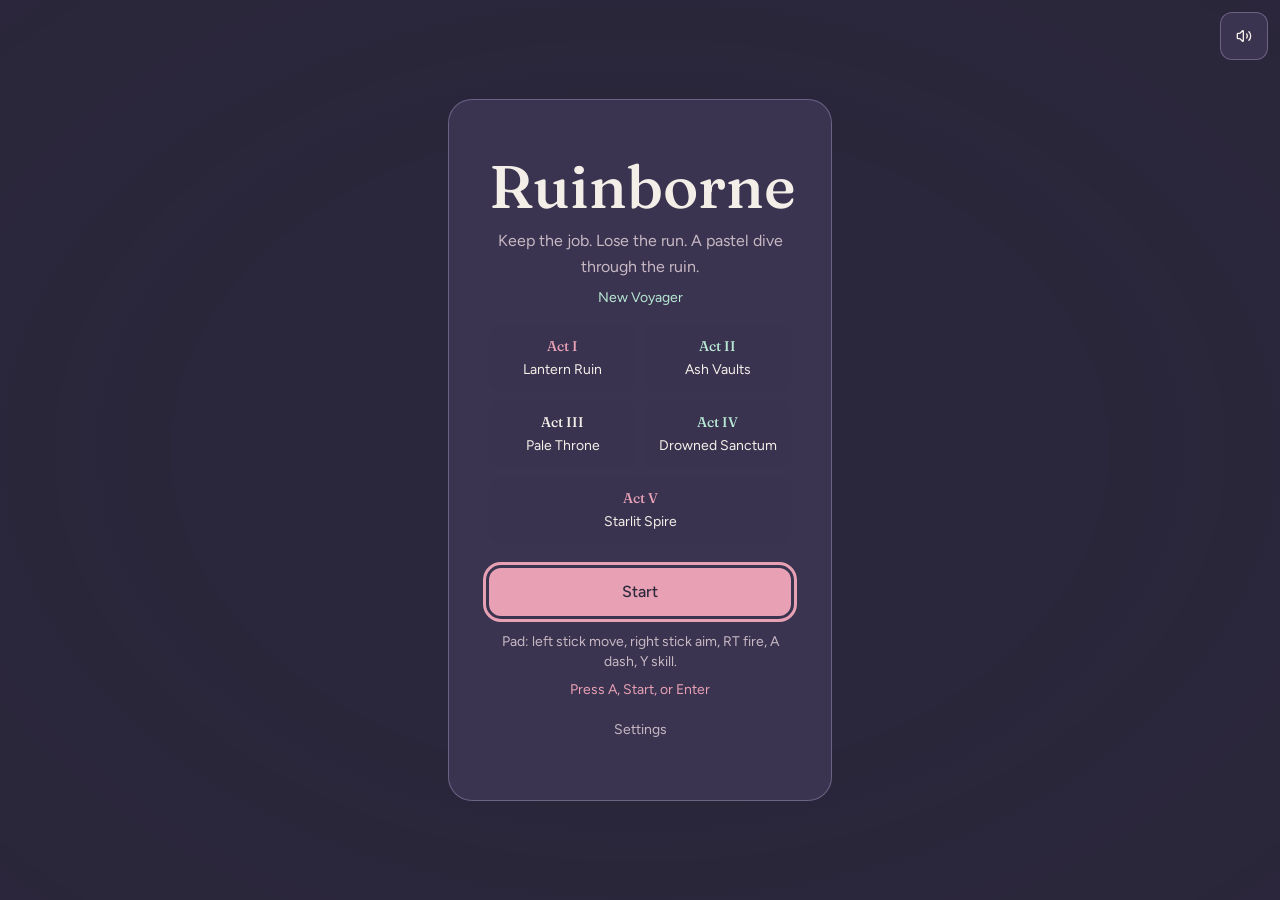
==== play/index.html @ dbd85353 "Deploy play/ from dylan3737/ruinborne@3923ccd (Y-skill smoothness, level-up pulse; cache ruinborne-1" ====
<!doctype html>
<html lang="en">
  <head>
    <meta charset="UTF-8" />
    <!-- No pinch or double-tap zoom: the game is played with touches. -->
    <meta name="viewport" content="width=device-width, initial-scale=1, maximum-scale=1, user-scalable=no, viewport-fit=cover" />
    <title>Ruinborne</title>
    <link rel="icon" type="image/svg+xml" href="./favicon.svg" />
    <!-- Added to an iPhone's (or Android's) home screen it opens full
         screen, like an app, with its own icon. -->
    <link rel="manifest" href="./manifest.webmanifest" />
    <link rel="apple-touch-icon" href="./apple-touch-icon.png" />
    <meta name="apple-mobile-web-app-capable" content="yes" />
    <meta name="mobile-web-app-capable" content="yes" />
    <meta name="apple-mobile-web-app-status-bar-style" content="black-translucent" />
    <meta name="apple-mobile-web-app-title" content="Ruinborne" />
    <meta name="theme-color" content="#2c283c" />
    <script type="module" crossorigin src="./assets/index-eP_PZ_aW.js"></script>
    <link rel="stylesheet" crossorigin href="./assets/index-BnNiqHRG.css">
  </head>
  <body>
    <div id="app"></div>
  </body>
</html>
---- play/assets/index-BnNiqHRG.css ----
@font-face{font-family:Figtree;font-style:normal;font-display:swap;font-weight:400;src:url(./figtree-latin-ext-400-normal-CXAzuTZb.woff2) format("woff2"),url(./figtree-latin-ext-400-normal-Gbh-3PTk.woff) format("woff");unicode-range:U+0100-02BA,U+02BD-02C5,U+02C7-02CC,U+02CE-02D7,U+02DD-02FF,U+0304,U+0308,U+0329,U+1D00-1DBF,U+1E00-1E9F,U+1EF2-1EFF,U+2020,U+20A0-20AB,U+20AD-20C0,U+2113,U+2C60-2C7F,U+A720-A7FF}@font-face{font-family:Figtree;font-style:normal;font-display:swap;font-weight:400;src:url(./figtree-latin-400-normal-g7Dtegnw.woff2) format("woff2"),url(./figtree-latin-400-normal-BD4aNku5.woff) format("woff");unicode-range:U+0000-00FF,U+0131,U+0152-0153,U+02BB-02BC,U+02C6,U+02DA,U+02DC,U+0304,U+0308,U+0329,U+2000-206F,U+20AC,U+2122,U+2191,U+2193,U+2212,U+2215,U+FEFF,U+FFFD}@font-face{font-family:Figtree;font-style:normal;font-display:swap;font-weight:500;src:url(./figtree-latin-ext-500-normal-Du0rIuHj.woff2) format("woff2"),url(./figtree-latin-ext-500-normal-BOEJvrb_.woff) format("woff");unicode-range:U+0100-02BA,U+02BD-02C5,U+02C7-02CC,U+02CE-02D7,U+02DD-02FF,U+0304,U+0308,U+0329,U+1D00-1DBF,U+1E00-1E9F,U+1EF2-1EFF,U+2020,U+20A0-20AB,U+20AD-20C0,U+2113,U+2C60-2C7F,U+A720-A7FF}@font-face{font-family:Figtree;font-style:normal;font-display:swap;font-weight:500;src:url(./figtree-latin-500-normal-BWnGEVsr.woff2) format("woff2"),url(./figtree-latin-500-normal-B_yy1phn.woff) format("woff");unicode-range:U+0000-00FF,U+0131,U+0152-0153,U+02BB-02BC,U+02C6,U+02DA,U+02DC,U+0304,U+0308,U+0329,U+2000-206F,U+20AC,U+2122,U+2191,U+2193,U+2212,U+2215,U+FEFF,U+FFFD}@font-face{font-family:Figtree;font-style:normal;font-display:swap;font-weight:600;src:url(./figtree-latin-ext-600-normal-DJlfifZj.woff2) format("woff2"),url(./figtree-latin-ext-600-normal-CQqsimlV.woff) format("woff");unicode-range:U+0100-02BA,U+02BD-02C5,U+02C7-02CC,U+02CE-02D7,U+02DD-02FF,U+0304,U+0308,U+0329,U+1D00-1DBF,U+1E00-1E9F,U+1EF2-1EFF,U+2020,U+20A0-20AB,U+20AD-20C0,U+2113,U+2C60-2C7F,U+A720-A7FF}@font-face{font-family:Figtree;font-style:normal;font-display:swap;font-weight:600;src:url(./figtree-latin-600-normal-Cv_xCTDl.woff2) format("woff2"),url(./figtree-latin-600-normal-BM_oTo4n.woff) format("woff");unicode-range:U+0000-00FF,U+0131,U+0152-0153,U+02BB-02BC,U+02C6,U+02DA,U+02DC,U+0304,U+0308,U+0329,U+2000-206F,U+20AC,U+2122,U+2191,U+2193,U+2212,U+2215,U+FEFF,U+FFFD}@font-face{font-family:Fraunces;font-style:normal;font-display:swap;font-weight:500;src:url(./fraunces-vietnamese-500-normal-GOH_-EGq.woff2) format("woff2"),url(./fraunces-vietnamese-500-normal-B-KbxExq.woff) format("woff");unicode-range:U+0102-0103,U+0110-0111,U+0128-0129,U+0168-0169,U+01A0-01A1,U+01AF-01B0,U+0300-0301,U+0303-0304,U+0308-0309,U+0323,U+0329,U+1EA0-1EF9,U+20AB}@font-face{font-family:Fraunces;font-style:normal;font-display:swap;font-weight:500;src:url(./fraunces-latin-ext-500-normal-Z5DV8IzT.woff2) format("woff2"),url(./fraunces-latin-ext-500-normal-BMcFk1Xs.woff) format("woff");unicode-range:U+0100-02BA,U+02BD-02C5,U+02C7-02CC,U+02CE-02D7,U+02DD-02FF,U+0304,U+0308,U+0329,U+1D00-1DBF,U+1E00-1E9F,U+1EF2-1EFF,U+2020,U+20A0-20AB,U+20AD-20C0,U+2113,U+2C60-2C7F,U+A720-A7FF}@font-face{font-family:Fraunces;font-style:normal;font-display:swap;font-weight:500;src:url(./fraunces-latin-500-normal-DnGCNyPD.woff2) format("woff2"),url(./fraunces-latin-500-normal-BTR4KCeb.woff) format("woff");unicode-range:U+0000-00FF,U+0131,U+0152-0153,U+02BB-02BC,U+02C6,U+02DA,U+02DC,U+0304,U+0308,U+0329,U+2000-206F,U+20AC,U+2122,U+2191,U+2193,U+2212,U+2215,U+FEFF,U+FFFD}@font-face{font-family:Fraunces;font-style:normal;font-display:swap;font-weight:600;src:url(./fraunces-vietnamese-600-normal-BjlAJixd.woff2) format("woff2"),url(./fraunces-vietnamese-600-normal-DlAl5EAR.woff) format("woff");unicode-range:U+0102-0103,U+0110-0111,U+0128-0129,U+0168-0169,U+01A0-01A1,U+01AF-01B0,U+0300-0301,U+0303-0304,U+0308-0309,U+0323,U+0329,U+1EA0-1EF9,U+20AB}@font-face{font-family:Fraunces;font-style:normal;font-display:swap;font-weight:600;src:url(./fraunces-latin-ext-600-normal-BtzmzP0X.woff2) format("woff2"),url(./fraunces-latin-ext-600-normal-B0Dy4lqi.woff) format("woff");unicode-range:U+0100-02BA,U+02BD-02C5,U+02C7-02CC,U+02CE-02D7,U+02DD-02FF,U+0304,U+0308,U+0329,U+1D00-1DBF,U+1E00-1E9F,U+1EF2-1EFF,U+2020,U+20A0-20AB,U+20AD-20C0,U+2113,U+2C60-2C7F,U+A720-A7FF}@font-face{font-family:Fraunces;font-style:normal;font-display:swap;font-weight:600;src:url(./fraunces-latin-600-normal-BFCDtZfi.woff2) format("woff2"),url(./fraunces-latin-600-normal-DL5QCzvS.woff) format("woff");unicode-range:U+0000-00FF,U+0131,U+0152-0153,U+02BB-02BC,U+02C6,U+02DA,U+02DC,U+0304,U+0308,U+0329,U+2000-206F,U+20AC,U+2122,U+2191,U+2193,U+2212,U+2215,U+FEFF,U+FFFD}/*! tailwindcss v4.3.3 | MIT License | https://tailwindcss.com */@layer properties{@supports (((-webkit-hyphens:none)) and (not (margin-trim:inline))) or ((-moz-orient:inline) and (not (color:rgb(from red r g b)))){*,:before,:after,::backdrop{--tw-translate-x:0;--tw-translate-y:0;--tw-translate-z:0;--tw-rotate-x:initial;--tw-rotate-y:initial;--tw-rotate-z:initial;--tw-skew-x:initial;--tw-skew-y:initial;--tw-border-style:solid;--tw-leading:initial;--tw-font-weight:initial;--tw-tracking:initial;--tw-ordinal:initial;--tw-slashed-zero:initial;--tw-numeric-figure:initial;--tw-numeric-spacing:initial;--tw-numeric-fraction:initial;--tw-shadow:0 0 #0000;--tw-shadow-color:initial;--tw-shadow-alpha:100%;--tw-inset-shadow:0 0 #0000;--tw-inset-shadow-color:initial;--tw-inset-shadow-alpha:100%;--tw-ring-color:initial;--tw-ring-shadow:0 0 #0000;--tw-inset-ring-color:initial;--tw-inset-ring-shadow:0 0 #0000;--tw-ring-inset:initial;--tw-ring-offset-width:0px;--tw-ring-offset-color:#fff;--tw-ring-offset-shadow:0 0 #0000;--tw-outline-style:solid;--tw-blur:initial;--tw-brightness:initial;--tw-contrast:initial;--tw-grayscale:initial;--tw-hue-rotate:initial;--tw-invert:initial;--tw-opacity:initial;--tw-saturate:initial;--tw-sepia:initial;--tw-drop-shadow:initial;--tw-drop-shadow-color:initial;--tw-drop-shadow-alpha:100%;--tw-drop-shadow-size:initial;--tw-backdrop-blur:initial;--tw-backdrop-brightness:initial;--tw-backdrop-contrast:initial;--tw-backdrop-grayscale:initial;--tw-backdrop-hue-rotate:initial;--tw-backdrop-invert:initial;--tw-backdrop-opacity:initial;--tw-backdrop-saturate:initial;--tw-backdrop-sepia:initial;--tw-duration:initial;--tw-ease:initial}}}@layer theme{:root,:host{--font-sans:"Figtree", ui-sans-serif, system-ui, sans-serif;--font-mono:ui-monospace, SFMono-Regular, Menlo, Monaco, Consolas, "Liberation Mono", "Courier New", monospace;--spacing:.25rem;--container-sm:24rem;--container-md:28rem;--container-lg:32rem;--container-xl:36rem;--container-6xl:72rem;--text-xs:.75rem;--text-xs--line-height:calc(1 / .75);--text-sm:.875rem;--text-sm--line-height:calc(1.25 / .875);--text-base:1rem;--text-base--line-height: 1.5 ;--text-lg:1.125rem;--text-lg--line-height:calc(1.75 / 1.125);--text-xl:1.25rem;--text-xl--line-height:calc(1.75 / 1.25);--text-2xl:1.5rem;--text-2xl--line-height:calc(2 / 1.5);--text-3xl:1.875rem;--text-3xl--line-height: 1.2 ;--text-4xl:2.25rem;--text-4xl--line-height:calc(2.5 / 2.25);--text-5xl:3rem;--text-5xl--line-height:1;--text-6xl:3.75rem;--text-6xl--line-height:1;--font-weight-normal:400;--font-weight-medium:500;--tracking-tight:-.025em;--tracking-wide:.025em;--leading-snug:1.375;--leading-relaxed:1.625;--radius-sm:8px;--radius-md:12px;--radius-lg:16px;--radius-xl:24px;--ease-out:cubic-bezier(0, 0, .2, 1);--blur-sm:8px;--default-transition-duration:.15s;--default-transition-timing-function:cubic-bezier(.4, 0, .2, 1);--default-font-family:var(--font-sans);--default-mono-font-family:var(--font-mono);--color-bg:#2c283c;--color-surface:#3a3450;--color-surface-2:#4a4460;--color-fg:#f4eee8;--color-muted:#c8b8c4;--color-subtle:#b4a6b4;--color-border:oklab(81.1815% .0344962 -.0594676/.35);--color-accent:#e8a0b4;--color-accent-fg:#2c283c;--color-cyan:#b8e8d4;--font-display:"Fraunces", ui-serif, Georgia, serif}}@layer base{*,:after,:before,::backdrop{box-sizing:border-box;border:0 solid;margin:0;padding:0}::file-selector-button{box-sizing:border-box;border:0 solid;margin:0;padding:0}html,:host{-webkit-text-size-adjust:100%;-moz-tab-size:4;tab-size:4;line-height:1.5;font-family:var(--default-font-family,-apple-system, BlinkMacSystemFont, "Segoe UI", Roboto, "Helvetica Neue", "Noto Sans", Arial, sans-serif, "Apple Color Emoji", "Segoe UI Emoji", "Segoe UI Symbol", "Noto Color Emoji");font-feature-settings:var(--default-font-feature-settings,normal);font-variation-settings:var(--default-font-variation-settings,normal);-webkit-tap-highlight-color:transparent}hr{height:0;color:inherit;border-top-width:1px}abbr:where([title]){-webkit-text-decoration:underline dotted;text-decoration:underline dotted}h1,h2,h3,h4,h5,h6{font-size:inherit;font-weight:inherit}a{color:inherit;-webkit-text-decoration:inherit;text-decoration:inherit}b,strong{font-weight:bolder}code,kbd,samp,pre{font-family:var(--default-mono-font-family,ui-monospace, SFMono-Regular, Menlo, Monaco, Consolas, "Liberation Mono", "Courier New", monospace);font-feature-settings:var(--default-mono-font-feature-settings,normal);font-variation-settings:var(--default-mono-font-variation-settings,normal);font-size:1em}small{font-size:80%}sub,sup{vertical-align:baseline;font-size:75%;line-height:0;position:relative}sub{bottom:-.25em}sup{top:-.5em}table{text-indent:0;border-color:inherit;border-collapse:collapse}:-moz-focusring:where(:not(iframe)){outline:auto}progress{vertical-align:baseline}summary{display:list-item}ol,ul,menu{list-style:none}img,svg,video,canvas,audio,iframe,embed,object{vertical-align:middle;display:block}img,video{max-width:100%;height:auto}button,input,select,optgroup,textarea{font:inherit;font-feature-settings:inherit;font-variation-settings:inherit;letter-spacing:inherit;color:inherit;opacity:1;background-color:#0000;border-radius:0}::file-selector-button{font:inherit;font-feature-settings:inherit;font-variation-settings:inherit;letter-spacing:inherit;color:inherit;opacity:1;background-color:#0000;border-radius:0}:where(select:is([multiple],[size])) optgroup{font-weight:bolder}:where(select:is([multiple],[size])) optgroup option{padding-inline-start:20px}::file-selector-button{margin-inline-end:4px}::placeholder{opacity:1}@supports (not ((-webkit-appearance:-apple-pay-button))) or (contain-intrinsic-size:1px){::placeholder{color:currentColor}@supports (color:color-mix(in lab,red,red)){::placeholder{color:color-mix(in oklab,currentcolor 50%,transparent)}}}textarea{resize:vertical}::-webkit-search-decoration{-webkit-appearance:none}::-webkit-date-and-time-value{min-height:1lh;text-align:inherit}::-webkit-datetime-edit{display:inline-flex}::-webkit-datetime-edit-fields-wrapper{padding:0}::-webkit-datetime-edit{padding-block:0}::-webkit-datetime-edit-year-field{padding-block:0}::-webkit-datetime-edit-month-field{padding-block:0}::-webkit-datetime-edit-day-field{padding-block:0}::-webkit-datetime-edit-hour-field{padding-block:0}::-webkit-datetime-edit-minute-field{padding-block:0}::-webkit-datetime-edit-second-field{padding-block:0}::-webkit-datetime-edit-millisecond-field{padding-block:0}::-webkit-datetime-edit-meridiem-field{padding-block:0}::-webkit-calendar-picker-indicator{line-height:1}:-moz-ui-invalid{box-shadow:none}button,input:where([type=button],[type=reset],[type=submit]){-webkit-appearance:button;-moz-appearance:button;appearance:button}::file-selector-button{-webkit-appearance:button;-moz-appearance:button;appearance:button}::-webkit-inner-spin-button{height:auto}::-webkit-outer-spin-button{height:auto}[hidden]:where(:not([hidden=until-found])){display:none!important}html,body,#app{background:var(--color-bg);height:100%;color:var(--color-fg)}button:not(:disabled),[role=button]:not(:disabled){cursor:pointer}*{-webkit-tap-highlight-color:transparent}:focus-visible{outline:3px solid var(--color-accent);outline-offset:3px}:focus:not(:focus-visible){outline:none}}@layer components;@layer utilities{.pointer-events-auto{pointer-events:auto}.pointer-events-none{pointer-events:none}.collapse{visibility:collapse}.visible{visibility:visible}.sr-only{clip-path:inset(50%);white-space:nowrap;border-width:0;width:1px;height:1px;margin:-1px;padding:0;position:absolute;overflow:hidden}.absolute{position:absolute}.fixed{position:fixed}.relative{position:relative}.static{position:static}.inset-0{top:0;right:0;bottom:0;left:0}.inset-\[3px\]{top:3px;right:3px;bottom:3px;left:3px}.inset-x-0{inset-inline:0}.inset-y-0{inset-block:0}.-top-1\.5{top:calc(var(--spacing) * -1.5)}.top-0{top:0}.top-1{top:var(--spacing)}.top-1\/2{top:50%}.top-\[32\%\]{top:32%}.top-\[calc\(0\.75rem\+var\(--inset-t\)\)\]{top:calc(.75rem + var(--inset-t))}.top-\[calc\(5\.5rem\+var\(--inset-t\)\)\]{top:calc(5.5rem + var(--inset-t))}.top-\[calc\(5rem\+var\(--inset-t\)\)\]{top:calc(5rem + var(--inset-t))}.-right-1\.5{right:calc(var(--spacing) * -1.5)}.right-1{right:var(--spacing)}.right-\[calc\(0\.75rem\+var\(--inset-r\)\)\]{right:calc(.75rem + var(--inset-r))}.right-\[calc\(1rem\+var\(--inset-r\)\)\]{right:calc(1rem + var(--inset-r))}.right-\[calc\(4rem\+var\(--inset-r\)\)\]{right:calc(4rem + var(--inset-r))}.-bottom-1\.5{bottom:calc(var(--spacing) * -1.5)}.bottom-0{bottom:0}.bottom-40{bottom:calc(var(--spacing) * 40)}.bottom-\[calc\(1rem\+var\(--inset-b\)\)\]{bottom:calc(1rem + var(--inset-b))}.bottom-\[calc\(10rem\+var\(--inset-b\)\)\]{bottom:calc(10rem + var(--inset-b))}.left-0{left:0}.left-1\/2{left:50%}.left-\[33\%\]{left:33%}.left-\[66\%\]{left:66%}.z-0{z-index:0}.z-10{z-index:10}.z-20{z-index:20}.z-30{z-index:30}.z-40{z-index:40}.z-50{z-index:50}.z-\[15\]{z-index:15}.z-\[60\]{z-index:60}.col-span-2{grid-column:span 2/span 2}.container{width:100%}@media(min-width:40rem){.container{max-width:40rem}}@media(min-width:48rem){.container{max-width:48rem}}@media(min-width:64rem){.container{max-width:64rem}}@media(min-width:80rem){.container{max-width:80rem}}@media(min-width:96rem){.container{max-width:96rem}}.-m-1{margin:calc(var(--spacing) * -1)}.-mx-1{margin-inline:calc(var(--spacing) * -1)}.-mt-1{margin-top:calc(var(--spacing) * -1)}.mt-0\.5{margin-top:calc(var(--spacing) * .5)}.mt-1{margin-top:var(--spacing)}.mt-1\.5{margin-top:calc(var(--spacing) * 1.5)}.mt-2{margin-top:calc(var(--spacing) * 2)}.mt-3{margin-top:calc(var(--spacing) * 3)}.mt-4{margin-top:calc(var(--spacing) * 4)}.mt-5{margin-top:calc(var(--spacing) * 5)}.mt-6{margin-top:calc(var(--spacing) * 6)}.mr-1{margin-right:var(--spacing)}.mb-1{margin-bottom:var(--spacing)}.mb-2{margin-bottom:calc(var(--spacing) * 2)}.ml-1{margin-left:var(--spacing)}.ml-1\.5{margin-left:calc(var(--spacing) * 1.5)}.ml-2{margin-left:calc(var(--spacing) * 2)}.block{display:block}.flex{display:flex}.grid{display:grid}.hidden{display:none}.inline{display:inline}.inline-flex{display:inline-flex}.table{display:table}.aspect-square{aspect-ratio:1}.size-2{width:calc(var(--spacing) * 2);height:calc(var(--spacing) * 2)}.size-3{width:calc(var(--spacing) * 3);height:calc(var(--spacing) * 3)}.size-3\.5{width:calc(var(--spacing) * 3.5);height:calc(var(--spacing) * 3.5)}.size-4{width:calc(var(--spacing) * 4);height:calc(var(--spacing) * 4)}.size-4\/5{width:80%;height:80%}.size-5{width:calc(var(--spacing) * 5);height:calc(var(--spacing) * 5)}.size-6{width:calc(var(--spacing) * 6);height:calc(var(--spacing) * 6)}.size-10{width:calc(var(--spacing) * 10);height:calc(var(--spacing) * 10)}.size-11{width:calc(var(--spacing) * 11);height:calc(var(--spacing) * 11)}.size-12{width:calc(var(--spacing) * 12);height:calc(var(--spacing) * 12)}.size-16{width:calc(var(--spacing) * 16);height:calc(var(--spacing) * 16)}.size-28{width:calc(var(--spacing) * 28);height:calc(var(--spacing) * 28)}.h-1\.5{height:calc(var(--spacing) * 1.5)}.h-2{height:calc(var(--spacing) * 2)}.h-2\.5{height:calc(var(--spacing) * 2.5)}.h-3{height:calc(var(--spacing) * 3)}.h-5{height:calc(var(--spacing) * 5)}.h-20{height:calc(var(--spacing) * 20)}.h-dvh{height:100dvh}.h-full{height:100%}.max-h-14{max-height:calc(var(--spacing) * 14)}.max-h-\[92dvh\]{max-height:92dvh}.max-h-full{max-height:100%}.min-h-0{min-height:0}.min-h-9{min-height:calc(var(--spacing) * 9)}.min-h-10{min-height:calc(var(--spacing) * 10)}.min-h-11{min-height:calc(var(--spacing) * 11)}.min-h-12{min-height:calc(var(--spacing) * 12)}.w-10{width:calc(var(--spacing) * 10)}.w-16{width:calc(var(--spacing) * 16)}.w-24{width:calc(var(--spacing) * 24)}.w-\[min\(440px\,64vw\)\]{width:min(440px,64vw)}.w-full{width:100%}.w-px{width:1px}.max-w-6xl{max-width:var(--container-6xl)}.max-w-14{max-width:calc(var(--spacing) * 14)}.max-w-\[calc\(50vw-1\.5rem\)\]{max-width:calc(50vw - 1.5rem)}.max-w-lg{max-width:var(--container-lg)}.max-w-md{max-width:var(--container-md)}.max-w-sm{max-width:var(--container-sm)}.max-w-xl{max-width:var(--container-xl)}.min-w-0{min-width:0}.min-w-5{min-width:calc(var(--spacing) * 5)}.min-w-9{min-width:calc(var(--spacing) * 9)}.min-w-10{min-width:calc(var(--spacing) * 10)}.min-w-11{min-width:calc(var(--spacing) * 11)}.min-w-12{min-width:calc(var(--spacing) * 12)}.min-w-16{min-width:calc(var(--spacing) * 16)}.min-w-24{min-width:calc(var(--spacing) * 24)}.flex-1{flex:1}.shrink{flex-shrink:1}.shrink-0{flex-shrink:0}.grow{flex-grow:1}.basis-full{flex-basis:100%}.-translate-x-1\/2{--tw-translate-x: -50% ;translate:var(--tw-translate-x) var(--tw-translate-y)}.-translate-y-1\/2{--tw-translate-y: -50% ;translate:var(--tw-translate-x) var(--tw-translate-y)}.transform{transform:var(--tw-rotate-x,) var(--tw-rotate-y,) var(--tw-rotate-z,) var(--tw-skew-x,) var(--tw-skew-y,)}.touch-none{touch-action:none}.resize{resize:both}.resize-none{resize:none}.grid-cols-2{grid-template-columns:repeat(2,minmax(0,1fr))}.grid-cols-3{grid-template-columns:repeat(3,minmax(0,1fr))}.grid-cols-4{grid-template-columns:repeat(4,minmax(0,1fr))}.grid-cols-5{grid-template-columns:repeat(5,minmax(0,1fr))}.flex-col{flex-direction:column}.flex-wrap{flex-wrap:wrap}.items-baseline{align-items:baseline}.items-center{align-items:center}.items-end{align-items:flex-end}.items-start{align-items:flex-start}.justify-between{justify-content:space-between}.justify-center{justify-content:center}.gap-0\.5{gap:calc(var(--spacing) * .5)}.gap-1{gap:var(--spacing)}.gap-1\.5{gap:calc(var(--spacing) * 1.5)}.gap-2{gap:calc(var(--spacing) * 2)}.gap-3{gap:calc(var(--spacing) * 3)}.gap-4{gap:calc(var(--spacing) * 4)}.gap-5{gap:calc(var(--spacing) * 5)}.gap-x-2{column-gap:calc(var(--spacing) * 2)}.gap-x-4{column-gap:calc(var(--spacing) * 4)}.gap-y-0\.5{row-gap:calc(var(--spacing) * .5)}.gap-y-2{row-gap:calc(var(--spacing) * 2)}.gap-y-3{row-gap:calc(var(--spacing) * 3)}.self-start{align-self:flex-start}.truncate{text-overflow:ellipsis;white-space:nowrap;overflow:hidden}.overflow-auto{overflow:auto}.overflow-hidden{overflow:hidden}.overflow-x-auto{overflow-x:auto}.rounded{border-radius:.25rem}.rounded-full{border-radius:3.40282e38px}.rounded-lg{border-radius:var(--radius-lg)}.rounded-md{border-radius:var(--radius-md)}.rounded-sm{border-radius:var(--radius-sm)}.rounded-xl{border-radius:var(--radius-xl)}.border{border-style:var(--tw-border-style);border-width:1px}.border-2{border-style:var(--tw-border-style);border-width:2px}.border-t{border-top-style:var(--tw-border-style);border-top-width:1px}.border-b{border-bottom-style:var(--tw-border-style);border-bottom-width:1px}.border-b-2{border-bottom-style:var(--tw-border-style);border-bottom-width:2px}.border-\[\#ffd27a\]\/60{border-color:#ffd27a99}.border-accent{border-color:var(--color-accent)}.border-border{border-color:var(--color-border)}.border-border\/50{border-color:#c8b8e82d}@supports (color:color-mix(in lab,red,red)){.border-border\/50{border-color:color-mix(in oklab,var(--color-border) 50%,transparent)}}.border-cyan{border-color:var(--color-cyan)}.border-cyan\/50{border-color:#b8e8d480}@supports (color:color-mix(in lab,red,red)){.border-cyan\/50{border-color:color-mix(in oklab,var(--color-cyan) 50%,transparent)}}.border-cyan\/60{border-color:#b8e8d499}@supports (color:color-mix(in lab,red,red)){.border-cyan\/60{border-color:color-mix(in oklab,var(--color-cyan) 60%,transparent)}}.border-transparent{border-color:#0000}.bg-accent{background-color:var(--color-accent)}.bg-bg{background-color:var(--color-bg)}.bg-bg\/80{background-color:#2c283ccc}@supports (color:color-mix(in lab,red,red)){.bg-bg\/80{background-color:color-mix(in oklab,var(--color-bg) 80%,transparent)}}.bg-bg\/88{background-color:#2c283ce0}@supports (color:color-mix(in lab,red,red)){.bg-bg\/88{background-color:color-mix(in oklab,var(--color-bg) 88%,transparent)}}.bg-border\/25{background-color:#c8b8e816}@supports (color:color-mix(in lab,red,red)){.bg-border\/25{background-color:color-mix(in oklab,var(--color-border) 25%,transparent)}}.bg-cyan{background-color:var(--color-cyan)}.bg-fg\/45{background-color:#f4eee873}@supports (color:color-mix(in lab,red,red)){.bg-fg\/45{background-color:color-mix(in oklab,var(--color-fg) 45%,transparent)}}.bg-fg\/60{background-color:#f4eee899}@supports (color:color-mix(in lab,red,red)){.bg-fg\/60{background-color:color-mix(in oklab,var(--color-fg) 60%,transparent)}}.bg-muted{background-color:var(--color-muted)}.bg-surface{background-color:var(--color-surface)}.bg-surface-2{background-color:var(--color-surface-2)}.bg-surface\/80{background-color:#3a3450cc}@supports (color:color-mix(in lab,red,red)){.bg-surface\/80{background-color:color-mix(in oklab,var(--color-surface) 80%,transparent)}}.bg-surface\/85{background-color:#3a3450d9}@supports (color:color-mix(in lab,red,red)){.bg-surface\/85{background-color:color-mix(in oklab,var(--color-surface) 85%,transparent)}}.bg-surface\/90{background-color:#3a3450e6}@supports (color:color-mix(in lab,red,red)){.bg-surface\/90{background-color:color-mix(in oklab,var(--color-surface) 90%,transparent)}}.bg-surface\/95{background-color:#3a3450f2}@supports (color:color-mix(in lab,red,red)){.bg-surface\/95{background-color:color-mix(in oklab,var(--color-surface) 95%,transparent)}}.object-contain{object-fit:contain}.p-2{padding:calc(var(--spacing) * 2)}.p-3{padding:calc(var(--spacing) * 3)}.p-4{padding:calc(var(--spacing) * 4)}.p-5{padding:calc(var(--spacing) * 5)}.p-6{padding:calc(var(--spacing) * 6)}.px-1{padding-inline:var(--spacing)}.px-1\.5{padding-inline:calc(var(--spacing) * 1.5)}.px-2{padding-inline:calc(var(--spacing) * 2)}.px-2\.5{padding-inline:calc(var(--spacing) * 2.5)}.px-3{padding-inline:calc(var(--spacing) * 3)}.px-4{padding-inline:calc(var(--spacing) * 4)}.px-8{padding-inline:calc(var(--spacing) * 8)}.py-0\.5{padding-block:calc(var(--spacing) * .5)}.py-1{padding-block:var(--spacing)}.py-1\.5{padding-block:calc(var(--spacing) * 1.5)}.py-2{padding-block:calc(var(--spacing) * 2)}.py-3{padding-block:calc(var(--spacing) * 3)}.py-10{padding-block:calc(var(--spacing) * 10)}.pt-2{padding-top:calc(var(--spacing) * 2)}.pt-3{padding-top:calc(var(--spacing) * 3)}.pt-4{padding-top:calc(var(--spacing) * 4)}.pt-\[calc\(0\.75rem\+var\(--inset-t\)\)\]{padding-top:calc(.75rem + var(--inset-t))}.pt-\[calc\(1rem\+var\(--inset-t\)\)\]{padding-top:calc(1rem + var(--inset-t))}.pr-2{padding-right:calc(var(--spacing) * 2)}.pr-14{padding-right:calc(var(--spacing) * 14)}.pr-\[calc\(1rem\+var\(--inset-r\)\)\]{padding-right:calc(1rem + var(--inset-r))}.pr-\[calc\(8rem\+var\(--inset-r\)\)\]{padding-right:calc(8rem + var(--inset-r))}.pb-3{padding-bottom:calc(var(--spacing) * 3)}.pb-\[calc\(1rem\+var\(--inset-b\)\)\]{padding-bottom:calc(1rem + var(--inset-b))}.pl-\[calc\(0\.75rem\+var\(--inset-l\)\)\]{padding-left:calc(.75rem + var(--inset-l))}.pl-\[calc\(1rem\+var\(--inset-l\)\)\]{padding-left:calc(1rem + var(--inset-l))}.text-center{text-align:center}.text-left{text-align:left}.text-right{text-align:right}.align-\[-1px\]{vertical-align:-1px}.font-display{font-family:var(--font-display)}.font-mono{font-family:var(--font-mono)}.text-2xl{font-size:var(--text-2xl);line-height:var(--tw-leading,var(--text-2xl--line-height))}.text-3xl{font-size:var(--text-3xl);line-height:var(--tw-leading,var(--text-3xl--line-height))}.text-4xl{font-size:var(--text-4xl);line-height:var(--tw-leading,var(--text-4xl--line-height))}.text-5xl{font-size:var(--text-5xl);line-height:var(--tw-leading,var(--text-5xl--line-height))}.text-base{font-size:var(--text-base);line-height:var(--tw-leading,var(--text-base--line-height))}.text-lg{font-size:var(--text-lg);line-height:var(--tw-leading,var(--text-lg--line-height))}.text-sm{font-size:var(--text-sm);line-height:var(--tw-leading,var(--text-sm--line-height))}.text-xl{font-size:var(--text-xl);line-height:var(--tw-leading,var(--text-xl--line-height))}.text-xs{font-size:var(--text-xs);line-height:var(--tw-leading,var(--text-xs--line-height))}.text-\[0\.8rem\]{font-size:.8rem}.text-\[10px\]{font-size:10px}.leading-none{--tw-leading:1;line-height:1}.leading-relaxed{--tw-leading:var(--leading-relaxed);line-height:var(--leading-relaxed)}.leading-snug{--tw-leading:var(--leading-snug);line-height:var(--leading-snug)}.font-medium{--tw-font-weight:var(--font-weight-medium);font-weight:var(--font-weight-medium)}.font-normal{--tw-font-weight:var(--font-weight-normal);font-weight:var(--font-weight-normal)}.tracking-tight{--tw-tracking:var(--tracking-tight);letter-spacing:var(--tracking-tight)}.tracking-wide{--tw-tracking:var(--tracking-wide);letter-spacing:var(--tracking-wide)}.break-words{overflow-wrap:break-word}.break-all{word-break:break-all}.whitespace-nowrap{white-space:nowrap}.text-\[\#ffe6a0\]{color:#ffe6a0}.text-accent{color:var(--color-accent)}.text-accent-fg{color:var(--color-accent-fg)}.text-bg{color:var(--color-bg)}.text-cyan{color:var(--color-cyan)}.text-fg{color:var(--color-fg)}.text-fg\/85{color:#f4eee8d9}@supports (color:color-mix(in lab,red,red)){.text-fg\/85{color:color-mix(in oklab,var(--color-fg) 85%,transparent)}}.text-muted{color:var(--color-muted)}.text-subtle{color:var(--color-subtle)}.uppercase{text-transform:uppercase}.tabular-nums{--tw-numeric-spacing:tabular-nums;font-variant-numeric:var(--tw-ordinal,) var(--tw-slashed-zero,) var(--tw-numeric-figure,) var(--tw-numeric-spacing,) var(--tw-numeric-fraction,)}.underline{text-decoration-line:underline}.underline-offset-2{text-underline-offset:2px}.underline-offset-4{text-underline-offset:4px}.accent-\[var\(--color-accent\,\#e8a0b4\)\]{accent-color:var(--color-accent,#e8a0b4)}.shadow{--tw-shadow:0 1px 3px 0 var(--tw-shadow-color,#0000001a), 0 1px 2px -1px var(--tw-shadow-color,#0000001a);box-shadow:var(--tw-inset-shadow),var(--tw-inset-ring-shadow),var(--tw-ring-offset-shadow),var(--tw-ring-shadow),var(--tw-shadow)}.shadow-lg{--tw-shadow:0 10px 15px -3px var(--tw-shadow-color,#0000001a), 0 4px 6px -4px var(--tw-shadow-color,#0000001a);box-shadow:var(--tw-inset-shadow),var(--tw-inset-ring-shadow),var(--tw-ring-offset-shadow),var(--tw-ring-shadow),var(--tw-shadow)}.shadow-sm{--tw-shadow:0 1px 3px 0 var(--tw-shadow-color,#0000001a), 0 1px 2px -1px var(--tw-shadow-color,#0000001a);box-shadow:var(--tw-inset-shadow),var(--tw-inset-ring-shadow),var(--tw-ring-offset-shadow),var(--tw-ring-shadow),var(--tw-shadow)}.ring{--tw-ring-shadow:var(--tw-ring-inset,) 0 0 0 calc(1px + var(--tw-ring-offset-width)) var(--tw-ring-color,currentcolor);box-shadow:var(--tw-inset-shadow),var(--tw-inset-ring-shadow),var(--tw-ring-offset-shadow),var(--tw-ring-shadow),var(--tw-shadow)}.outline{outline-style:var(--tw-outline-style);outline-width:1px}.blur{--tw-blur:blur(8px);filter:var(--tw-blur,) var(--tw-brightness,) var(--tw-contrast,) var(--tw-grayscale,) var(--tw-hue-rotate,) var(--tw-invert,) var(--tw-saturate,) var(--tw-sepia,) var(--tw-drop-shadow,)}.filter{filter:var(--tw-blur,) var(--tw-brightness,) var(--tw-contrast,) var(--tw-grayscale,) var(--tw-hue-rotate,) var(--tw-invert,) var(--tw-saturate,) var(--tw-sepia,) var(--tw-drop-shadow,)}.backdrop-blur-sm{--tw-backdrop-blur:blur(var(--blur-sm));-webkit-backdrop-filter:var(--tw-backdrop-blur,) var(--tw-backdrop-brightness,) var(--tw-backdrop-contrast,) var(--tw-backdrop-grayscale,) var(--tw-backdrop-hue-rotate,) var(--tw-backdrop-invert,) var(--tw-backdrop-opacity,) var(--tw-backdrop-saturate,) var(--tw-backdrop-sepia,);backdrop-filter:var(--tw-backdrop-blur,) var(--tw-backdrop-brightness,) var(--tw-backdrop-contrast,) var(--tw-backdrop-grayscale,) var(--tw-backdrop-hue-rotate,) var(--tw-backdrop-invert,) var(--tw-backdrop-opacity,) var(--tw-backdrop-saturate,) var(--tw-backdrop-sepia,)}.transition{transition-property:color,background-color,border-color,outline-color,text-decoration-color,fill,stroke,--tw-gradient-from,--tw-gradient-via,--tw-gradient-to,opacity,box-shadow,transform,translate,scale,rotate,filter,-webkit-backdrop-filter,backdrop-filter,display,content-visibility,overlay,pointer-events;transition-timing-function:var(--tw-ease,var(--default-transition-timing-function));transition-duration:var(--tw-duration,var(--default-transition-duration))}.transition-\[background-color\]{transition-property:background-color;transition-timing-function:var(--tw-ease,var(--default-transition-timing-function));transition-duration:var(--tw-duration,var(--default-transition-duration))}.transition-\[border-color\,box-shadow\]{transition-property:border-color,box-shadow;transition-timing-function:var(--tw-ease,var(--default-transition-timing-function));transition-duration:var(--tw-duration,var(--default-transition-duration))}.transition-\[width\]{transition-property:width;transition-timing-function:var(--tw-ease,var(--default-transition-timing-function));transition-duration:var(--tw-duration,var(--default-transition-duration))}.transition-transform{transition-property:transform,translate,scale,rotate;transition-timing-function:var(--tw-ease,var(--default-transition-timing-function));transition-duration:var(--tw-duration,var(--default-transition-duration))}.delay-150{transition-delay:.15s}.duration-100{--tw-duration:.1s;transition-duration:.1s}.duration-150{--tw-duration:.15s;transition-duration:.15s}.duration-700{--tw-duration:.7s;transition-duration:.7s}.ease-out{--tw-ease:var(--ease-out);transition-timing-function:var(--ease-out)}.outline-none{--tw-outline-style:none;outline-style:none}@media(hover:hover){.hover\:border-accent:hover{border-color:var(--color-accent)}.hover\:text-fg:hover{color:var(--color-fg)}.hover\:underline:hover{text-decoration-line:underline}}.focus\:border-accent:focus{border-color:var(--color-accent)}.focus\:text-fg:focus{color:var(--color-fg)}.disabled\:opacity-40:disabled{opacity:.4}.disabled\:opacity-45:disabled{opacity:.45}.disabled\:opacity-50:disabled{opacity:.5}.disabled\:opacity-60:disabled{opacity:.6}@media(min-width:40rem){.sm\:not-sr-only{clip-path:none;white-space:normal;width:auto;height:auto;margin:0;padding:0;position:static;overflow:visible}.sm\:block{display:block}.sm\:flex{display:flex}.sm\:grid-cols-2{grid-template-columns:repeat(2,minmax(0,1fr))}.sm\:grid-cols-3{grid-template-columns:repeat(3,minmax(0,1fr))}.sm\:gap-2{gap:calc(var(--spacing) * 2)}}@media(min-width:48rem){.md\:right-\[calc\(1\.5rem\+var\(--inset-r\)\)\]{right:calc(1.5rem + var(--inset-r))}.md\:bottom-8{bottom:calc(var(--spacing) * 8)}.md\:bottom-\[calc\(1\.5rem\+var\(--inset-b\)\)\]{bottom:calc(1.5rem + var(--inset-b))}.md\:bottom-\[calc\(6rem\+var\(--inset-b\)\)\]{bottom:calc(6rem + var(--inset-b))}.md\:block{display:block}.md\:grid-cols-3{grid-template-columns:repeat(3,minmax(0,1fr))}.md\:p-3{padding:calc(var(--spacing) * 3)}.md\:p-4{padding:calc(var(--spacing) * 4)}.md\:p-6{padding:calc(var(--spacing) * 6)}.md\:px-4{padding-inline:calc(var(--spacing) * 4)}.md\:px-10{padding-inline:calc(var(--spacing) * 10)}.md\:py-12{padding-block:calc(var(--spacing) * 12)}.md\:pt-\[calc\(1rem\+var\(--inset-t\)\)\]{padding-top:calc(1rem + var(--inset-t))}.md\:pr-0{padding-right:0}.md\:pr-\[calc\(8rem\+var\(--inset-r\)\)\]{padding-right:calc(8rem + var(--inset-r))}.md\:text-3xl{font-size:var(--text-3xl);line-height:var(--tw-leading,var(--text-3xl--line-height))}.md\:text-5xl{font-size:var(--text-5xl);line-height:var(--tw-leading,var(--text-5xl--line-height))}.md\:text-6xl{font-size:var(--text-6xl);line-height:var(--tw-leading,var(--text-6xl--line-height))}}@media(min-width:64rem){.lg\:grid-cols-2{grid-template-columns:repeat(2,minmax(0,1fr))}.lg\:grid-cols-3{grid-template-columns:repeat(3,minmax(0,1fr))}.lg\:grid-cols-4{grid-template-columns:repeat(4,minmax(0,1fr))}.lg\:grid-cols-5{grid-template-columns:repeat(5,minmax(0,1fr))}}@media(pointer:fine){.\[\@media\(pointer\:fine\)\]\:block{display:block}}}:root{--inset-t:var(--safe-area-inset-top,env(safe-area-inset-top,0px));--inset-r:var(--safe-area-inset-right,env(safe-area-inset-right,0px));--inset-b:var(--safe-area-inset-bottom,env(safe-area-inset-bottom,0px));--inset-l:var(--safe-area-inset-left,env(safe-area-inset-left,0px))}.game-root{touch-action:none;-webkit-user-select:none;user-select:none}.overlay-ui{touch-action:auto;-webkit-user-select:text;user-select:text}html[data-nav] .overlay-ui [data-pad-focus],html[data-nav] .overlay-ui label:has(input[type=checkbox][data-pad-focus]){outline:3px solid var(--color-accent);outline-offset:2px;box-shadow:0 0 0 6px #e8a0b44d}@supports (color:color-mix(in lab,red,red)){html[data-nav] .overlay-ui [data-pad-focus],html[data-nav] .overlay-ui label:has(input[type=checkbox][data-pad-focus]){box-shadow:0 0 0 6px color-mix(in oklab,var(--color-accent) 30%,transparent)}}@keyframes menu-in{0%{opacity:0;transform:translateY(6px)scale(.985)}to{opacity:1;transform:none}}.overlay-ui>[role=dialog]{animation:.18s ease-out menu-in}@keyframes evolve-in{0%{opacity:0;transform:scale(.94)}to{opacity:1;transform:none}}.evolve-reveal{animation:.36s ease-out evolve-in}@keyframes moment{0%{opacity:0;transform:translateY(14px)scale(.92)}15%{opacity:1;transform:none}80%{opacity:1}to{opacity:0;transform:translateY(-8px)}}.moment-banner{text-shadow:0 2px 18px #0000008c;animation:1.5s ease-out forwards moment}.moment-banner.text-4xl{animation-duration:2.4s}@media(prefers-reduced-motion:reduce){.overlay-ui>[role=dialog],.moment-banner{animation:none}}.overlay-ui>[role=dialog]:not(.hub-stone){overscroll-behavior:contain;max-height:100%;overflow-y:auto}@media(orientation:landscape)and (max-height:520px){.overlay-ui{padding-top:calc(.5rem + var(--inset-t));padding-bottom:calc(.5rem + var(--inset-b))}.overlay-ui>[role=dialog]{padding:.75rem 1rem}.overlay-ui>[role=dialog].hub-stone{padding:0}.title-name{font-size:2.5rem}.title-acts,.hub-lantern{display:none}.hub-head{padding:.4rem .75rem}.hub-head h2{font-size:1.25rem}.hub-head nav{margin-top:.3rem;margin-right:3.25rem}.hub-head nav button,.hub-foot button{min-height:2.25rem}.hub-foot{padding:.35rem .6rem}}.game-vignette{pointer-events:none;background:radial-gradient(#0000 50%,#2c283c80)}.hub-stone{background:linear-gradient(#4d405c,#3a3450 40%,#322848);box-shadow:inset 0 0 0 1px #c8b8e838}.hub-lantern{background:linear-gradient(90deg,#0000,#e8a0b4,#0000)}.act-tile{background:#3a3450b3;min-height:3.25rem}.act-tile-1{border-color:#e8a0b48c}.act-tile-2{border-color:#b8e8d48c}.act-tile-3{border-color:#c8b8e88c}.act-tile-4{border-color:#9fe0e88c}.act-tile-5{border-color:#ffe6a08c}.sr-only{clip:rect(0,0,0,0);white-space:nowrap;border:0;width:1px;height:1px;margin:-1px;padding:0;position:absolute;overflow:hidden}.sr-only:focus,.sr-only:focus-visible{clip:auto;white-space:normal;width:auto;height:auto;margin:0;position:static;overflow:visible}@media(prefers-reduced-motion:reduce){*{transition-duration:.01ms!important;animation-duration:.01ms!important;animation-iteration-count:1!important}}.goal-toast{animation:.25s ease-out goal-in}@keyframes goal-in{0%{opacity:0;transform:translateY(-8px)}}@media(prefers-reduced-motion:reduce){.goal-toast{animation:none}}.low-life{background:radial-gradient(#0000 55%,#ff2d6a61);box-shadow:inset 0 0 60px #ff2d6a59}.low-life-pulse{animation:1.1s ease-in-out infinite low-life-pulse}@keyframes low-life-pulse{0%,to{opacity:.45}50%{opacity:1}}@media(prefers-reduced-motion:reduce){.low-life-pulse{animation:none}}.float-layer{z-index:24;pointer-events:none;position:fixed;top:0;right:0;bottom:0;left:0;overflow:hidden}.float-text{font-family:var(--font-sans);white-space:nowrap;font-variant-numeric:tabular-nums;will-change:transform,opacity;text-shadow:0 1px #24102c,0 -1px #24102c,1px 0 #24102c,-1px 0 #24102c,0 2px 4px #140a1899;font-weight:700;line-height:1;display:none;position:absolute;top:0;left:0}.float-dmg{color:#f4eef8;font-size:15px}.float-big{color:#ffd27a;font-size:21px}.float-alert{font-family:var(--font-display);color:#ff2d6a;font-size:34px;font-weight:700}.sigil-layer{z-index:25;pointer-events:none;position:fixed;top:0;right:0;bottom:0;left:0;overflow:hidden}.sigil-card{text-align:center;width:min(30vw,210px);color:var(--color-fg);will-change:transform;background:#1c1626f2;border:2px solid;border-radius:.75rem;padding:.45rem .6rem;font-size:clamp(.7rem,1.6vw,.9rem);line-height:1.25;position:absolute;top:0;left:0;box-shadow:0 6px 18px #00000059}.sigil-room{font-family:var(--font-display);font-size:1.2em;font-weight:600}.sigil-perk{color:var(--color-muted)}.sigil-curse{margin-top:.3em;font-weight:600}.sigil-pay{color:#ffe4a8}@property --tw-translate-x{syntax:"*";inherits:false;initial-value:0}@property --tw-translate-y{syntax:"*";inherits:false;initial-value:0}@property --tw-translate-z{syntax:"*";inherits:false;initial-value:0}@property --tw-rotate-x{syntax:"*";inherits:false}@property --tw-rotate-y{syntax:"*";inherits:false}@property --tw-rotate-z{syntax:"*";inherits:false}@property --tw-skew-x{syntax:"*";inherits:false}@property --tw-skew-y{syntax:"*";inherits:false}@property --tw-border-style{syntax:"*";inherits:false;initial-value:solid}@property --tw-leading{syntax:"*";inherits:false}@property --tw-font-weight{syntax:"*";inherits:false}@property --tw-tracking{syntax:"*";inherits:false}@property --tw-ordinal{syntax:"*";inherits:false}@property --tw-slashed-zero{syntax:"*";inherits:false}@property --tw-numeric-figure{syntax:"*";inherits:false}@property --tw-numeric-spacing{syntax:"*";inherits:false}@property --tw-numeric-fraction{syntax:"*";inherits:false}@property --tw-shadow{syntax:"*";inherits:false;initial-value:0 0 #0000}@property --tw-shadow-color{syntax:"*";inherits:false}@property --tw-shadow-alpha{syntax:"<percentage>";inherits:false;initial-value:100%}@property --tw-inset-shadow{syntax:"*";inherits:false;initial-value:0 0 #0000}@property --tw-inset-shadow-color{syntax:"*";inherits:false}@property --tw-inset-shadow-alpha{syntax:"<percentage>";inherits:false;initial-value:100%}@property --tw-ring-color{syntax:"*";inherits:false}@property --tw-ring-shadow{syntax:"*";inherits:false;initial-value:0 0 #0000}@property --tw-inset-ring-color{syntax:"*";inherits:false}@property --tw-inset-ring-shadow{syntax:"*";inherits:false;initial-value:0 0 #0000}@property --tw-ring-inset{syntax:"*";inherits:false}@property --tw-ring-offset-width{syntax:"<length>";inherits:false;initial-value:0}@property --tw-ring-offset-color{syntax:"*";inherits:false;initial-value:#fff}@property --tw-ring-offset-shadow{syntax:"*";inherits:false;initial-value:0 0 #0000}@property --tw-outline-style{syntax:"*";inherits:false;initial-value:solid}@property --tw-blur{syntax:"*";inherits:false}@property --tw-brightness{syntax:"*";inherits:false}@property --tw-contrast{syntax:"*";inherits:false}@property --tw-grayscale{syntax:"*";inherits:false}@property --tw-hue-rotate{syntax:"*";inherits:false}@property --tw-invert{syntax:"*";inherits:false}@property --tw-opacity{syntax:"*";inherits:false}@property --tw-saturate{syntax:"*";inherits:false}@property --tw-sepia{syntax:"*";inherits:false}@property --tw-drop-shadow{syntax:"*";inherits:false}@property --tw-drop-shadow-color{syntax:"*";inherits:false}@property --tw-drop-shadow-alpha{syntax:"<percentage>";inherits:false;initial-value:100%}@property --tw-drop-shadow-size{syntax:"*";inherits:false}@property --tw-backdrop-blur{syntax:"*";inherits:false}@property --tw-backdrop-brightness{syntax:"*";inherits:false}@property --tw-backdrop-contrast{syntax:"*";inherits:false}@property --tw-backdrop-grayscale{syntax:"*";inherits:false}@property --tw-backdrop-hue-rotate{syntax:"*";inherits:false}@property --tw-backdrop-invert{syntax:"*";inherits:false}@property --tw-backdrop-opacity{syntax:"*";inherits:false}@property --tw-backdrop-saturate{syntax:"*";inherits:false}@property --tw-backdrop-sepia{syntax:"*";inherits:false}@property --tw-duration{syntax:"*";inherits:false}@property --tw-ease{syntax:"*";inherits:false}
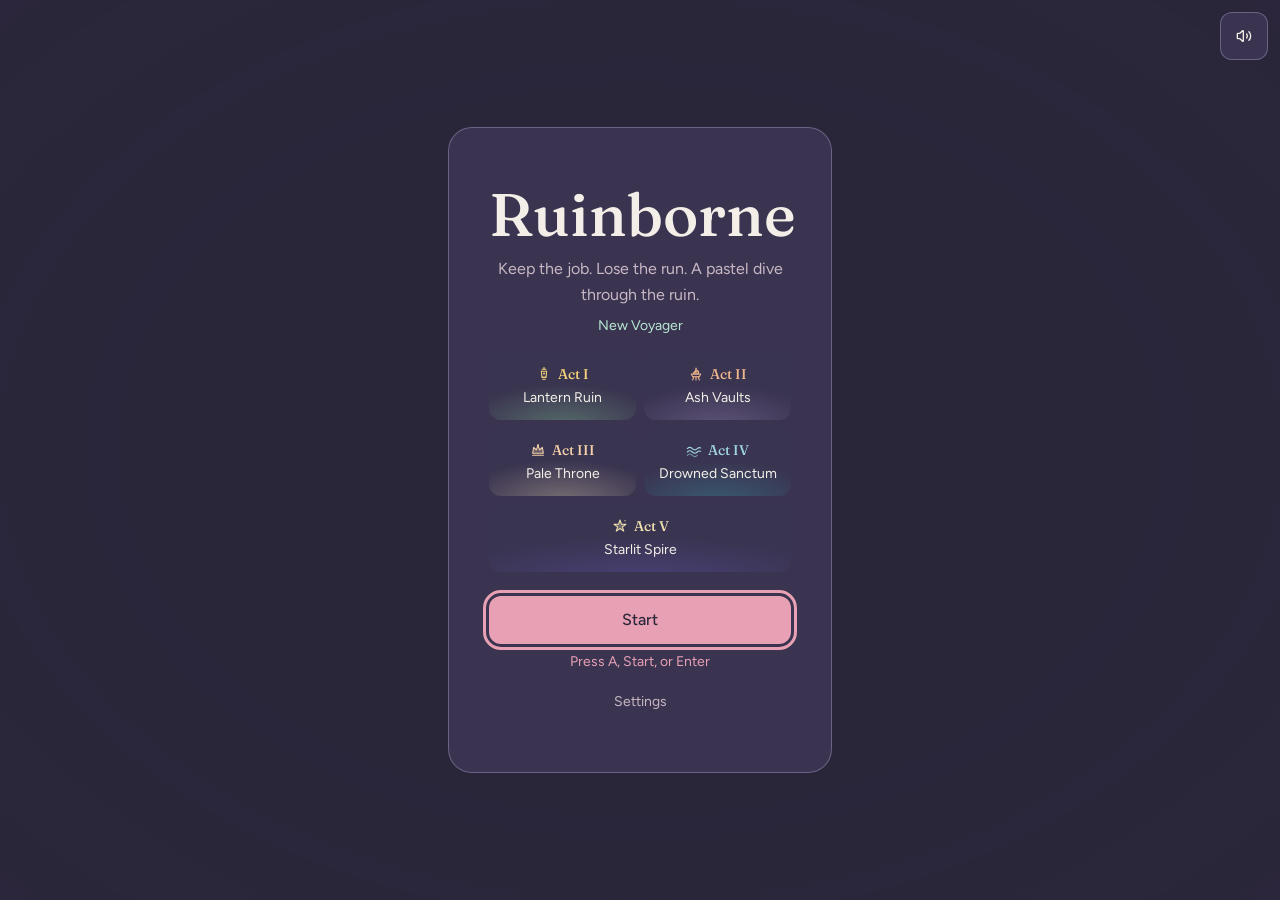
==== commit 42084d85: "Deploy play/ from dylan3737/ruinborne@c42b76c (act identities #19, prologue gates + skip #20, weapon" ====
--- a/play/index.html
+++ b/play/index.html
@@ -15,8 +15,8 @@
     <meta name="apple-mobile-web-app-status-bar-style" content="black-translucent" />
     <meta name="apple-mobile-web-app-title" content="Ruinborne" />
     <meta name="theme-color" content="#2c283c" />
-    <script type="module" crossorigin src="./assets/index-eP_PZ_aW.js"></script>
-    <link rel="stylesheet" crossorigin href="./assets/index-BnNiqHRG.css">
+    <script type="module" crossorigin src="./assets/index-DGweaaD-.js"></script>
+    <link rel="stylesheet" crossorigin href="./assets/index-DPycuz9s.css">
   </head>
   <body>
     <div id="app"></div>
--- a/play/assets/index-DPycuz9s.css
+++ b/play/assets/index-DPycuz9s.css
@@ -0,0 +1 @@
+@font-face{font-family:Figtree;font-style:normal;font-display:swap;font-weight:400;src:url(./figtree-latin-ext-400-normal-CXAzuTZb.woff2) format("woff2"),url(./figtree-latin-ext-400-normal-Gbh-3PTk.woff) format("woff");unicode-range:U+0100-02BA,U+02BD-02C5,U+02C7-02CC,U+02CE-02D7,U+02DD-02FF,U+0304,U+0308,U+0329,U+1D00-1DBF,U+1E00-1E9F,U+1EF2-1EFF,U+2020,U+20A0-20AB,U+20AD-20C0,U+2113,U+2C60-2C7F,U+A720-A7FF}@font-face{font-family:Figtree;font-style:normal;font-display:swap;font-weight:400;src:url(./figtree-latin-400-normal-g7Dtegnw.woff2) format("woff2"),url(./figtree-latin-400-normal-BD4aNku5.woff) format("woff");unicode-range:U+0000-00FF,U+0131,U+0152-0153,U+02BB-02BC,U+02C6,U+02DA,U+02DC,U+0304,U+0308,U+0329,U+2000-206F,U+20AC,U+2122,U+2191,U+2193,U+2212,U+2215,U+FEFF,U+FFFD}@font-face{font-family:Figtree;font-style:normal;font-display:swap;font-weight:500;src:url(./figtree-latin-ext-500-normal-Du0rIuHj.woff2) format("woff2"),url(./figtree-latin-ext-500-normal-BOEJvrb_.woff) format("woff");unicode-range:U+0100-02BA,U+02BD-02C5,U+02C7-02CC,U+02CE-02D7,U+02DD-02FF,U+0304,U+0308,U+0329,U+1D00-1DBF,U+1E00-1E9F,U+1EF2-1EFF,U+2020,U+20A0-20AB,U+20AD-20C0,U+2113,U+2C60-2C7F,U+A720-A7FF}@font-face{font-family:Figtree;font-style:normal;font-display:swap;font-weight:500;src:url(./figtree-latin-500-normal-BWnGEVsr.woff2) format("woff2"),url(./figtree-latin-500-normal-B_yy1phn.woff) format("woff");unicode-range:U+0000-00FF,U+0131,U+0152-0153,U+02BB-02BC,U+02C6,U+02DA,U+02DC,U+0304,U+0308,U+0329,U+2000-206F,U+20AC,U+2122,U+2191,U+2193,U+2212,U+2215,U+FEFF,U+FFFD}@font-face{font-family:Figtree;font-style:normal;font-display:swap;font-weight:600;src:url(./figtree-latin-ext-600-normal-DJlfifZj.woff2) format("woff2"),url(./figtree-latin-ext-600-normal-CQqsimlV.woff) format("woff");unicode-range:U+0100-02BA,U+02BD-02C5,U+02C7-02CC,U+02CE-02D7,U+02DD-02FF,U+0304,U+0308,U+0329,U+1D00-1DBF,U+1E00-1E9F,U+1EF2-1EFF,U+2020,U+20A0-20AB,U+20AD-20C0,U+2113,U+2C60-2C7F,U+A720-A7FF}@font-face{font-family:Figtree;font-style:normal;font-display:swap;font-weight:600;src:url(./figtree-latin-600-normal-Cv_xCTDl.woff2) format("woff2"),url(./figtree-latin-600-normal-BM_oTo4n.woff) format("woff");unicode-range:U+0000-00FF,U+0131,U+0152-0153,U+02BB-02BC,U+02C6,U+02DA,U+02DC,U+0304,U+0308,U+0329,U+2000-206F,U+20AC,U+2122,U+2191,U+2193,U+2212,U+2215,U+FEFF,U+FFFD}@font-face{font-family:Fraunces;font-style:normal;font-display:swap;font-weight:500;src:url(./fraunces-vietnamese-500-normal-GOH_-EGq.woff2) format("woff2"),url(./fraunces-vietnamese-500-normal-B-KbxExq.woff) format("woff");unicode-range:U+0102-0103,U+0110-0111,U+0128-0129,U+0168-0169,U+01A0-01A1,U+01AF-01B0,U+0300-0301,U+0303-0304,U+0308-0309,U+0323,U+0329,U+1EA0-1EF9,U+20AB}@font-face{font-family:Fraunces;font-style:normal;font-display:swap;font-weight:500;src:url(./fraunces-latin-ext-500-normal-Z5DV8IzT.woff2) format("woff2"),url(./fraunces-latin-ext-500-normal-BMcFk1Xs.woff) format("woff");unicode-range:U+0100-02BA,U+02BD-02C5,U+02C7-02CC,U+02CE-02D7,U+02DD-02FF,U+0304,U+0308,U+0329,U+1D00-1DBF,U+1E00-1E9F,U+1EF2-1EFF,U+2020,U+20A0-20AB,U+20AD-20C0,U+2113,U+2C60-2C7F,U+A720-A7FF}@font-face{font-family:Fraunces;font-style:normal;font-display:swap;font-weight:500;src:url(./fraunces-latin-500-normal-DnGCNyPD.woff2) format("woff2"),url(./fraunces-latin-500-normal-BTR4KCeb.woff) format("woff");unicode-range:U+0000-00FF,U+0131,U+0152-0153,U+02BB-02BC,U+02C6,U+02DA,U+02DC,U+0304,U+0308,U+0329,U+2000-206F,U+20AC,U+2122,U+2191,U+2193,U+2212,U+2215,U+FEFF,U+FFFD}@font-face{font-family:Fraunces;font-style:normal;font-display:swap;font-weight:600;src:url(./fraunces-vietnamese-600-normal-BjlAJixd.woff2) format("woff2"),url(./fraunces-vietnamese-600-normal-DlAl5EAR.woff) format("woff");unicode-range:U+0102-0103,U+0110-0111,U+0128-0129,U+0168-0169,U+01A0-01A1,U+01AF-01B0,U+0300-0301,U+0303-0304,U+0308-0309,U+0323,U+0329,U+1EA0-1EF9,U+20AB}@font-face{font-family:Fraunces;font-style:normal;font-display:swap;font-weight:600;src:url(./fraunces-latin-ext-600-normal-BtzmzP0X.woff2) format("woff2"),url(./fraunces-latin-ext-600-normal-B0Dy4lqi.woff) format("woff");unicode-range:U+0100-02BA,U+02BD-02C5,U+02C7-02CC,U+02CE-02D7,U+02DD-02FF,U+0304,U+0308,U+0329,U+1D00-1DBF,U+1E00-1E9F,U+1EF2-1EFF,U+2020,U+20A0-20AB,U+20AD-20C0,U+2113,U+2C60-2C7F,U+A720-A7FF}@font-face{font-family:Fraunces;font-style:normal;font-display:swap;font-weight:600;src:url(./fraunces-latin-600-normal-BFCDtZfi.woff2) format("woff2"),url(./fraunces-latin-600-normal-DL5QCzvS.woff) format("woff");unicode-range:U+0000-00FF,U+0131,U+0152-0153,U+02BB-02BC,U+02C6,U+02DA,U+02DC,U+0304,U+0308,U+0329,U+2000-206F,U+20AC,U+2122,U+2191,U+2193,U+2212,U+2215,U+FEFF,U+FFFD}/*! tailwindcss v4.3.3 | MIT License | https://tailwindcss.com */@layer properties{@supports (((-webkit-hyphens:none)) and (not (margin-trim:inline))) or ((-moz-orient:inline) and (not (color:rgb(from red r g b)))){*,:before,:after,::backdrop{--tw-translate-x:0;--tw-translate-y:0;--tw-translate-z:0;--tw-rotate-x:initial;--tw-rotate-y:initial;--tw-rotate-z:initial;--tw-skew-x:initial;--tw-skew-y:initial;--tw-border-style:solid;--tw-leading:initial;--tw-font-weight:initial;--tw-tracking:initial;--tw-ordinal:initial;--tw-slashed-zero:initial;--tw-numeric-figure:initial;--tw-numeric-spacing:initial;--tw-numeric-fraction:initial;--tw-shadow:0 0 #0000;--tw-shadow-color:initial;--tw-shadow-alpha:100%;--tw-inset-shadow:0 0 #0000;--tw-inset-shadow-color:initial;--tw-inset-shadow-alpha:100%;--tw-ring-color:initial;--tw-ring-shadow:0 0 #0000;--tw-inset-ring-color:initial;--tw-inset-ring-shadow:0 0 #0000;--tw-ring-inset:initial;--tw-ring-offset-width:0px;--tw-ring-offset-color:#fff;--tw-ring-offset-shadow:0 0 #0000;--tw-outline-style:solid;--tw-blur:initial;--tw-brightness:initial;--tw-contrast:initial;--tw-grayscale:initial;--tw-hue-rotate:initial;--tw-invert:initial;--tw-opacity:initial;--tw-saturate:initial;--tw-sepia:initial;--tw-drop-shadow:initial;--tw-drop-shadow-color:initial;--tw-drop-shadow-alpha:100%;--tw-drop-shadow-size:initial;--tw-backdrop-blur:initial;--tw-backdrop-brightness:initial;--tw-backdrop-contrast:initial;--tw-backdrop-grayscale:initial;--tw-backdrop-hue-rotate:initial;--tw-backdrop-invert:initial;--tw-backdrop-opacity:initial;--tw-backdrop-saturate:initial;--tw-backdrop-sepia:initial;--tw-duration:initial;--tw-ease:initial}}}@layer theme{:root,:host{--font-sans:"Figtree", ui-sans-serif, system-ui, sans-serif;--font-mono:ui-monospace, SFMono-Regular, Menlo, Monaco, Consolas, "Liberation Mono", "Courier New", monospace;--spacing:.25rem;--container-sm:24rem;--container-md:28rem;--container-lg:32rem;--container-xl:36rem;--container-6xl:72rem;--text-xs:.75rem;--text-xs--line-height:calc(1 / .75);--text-sm:.875rem;--text-sm--line-height:calc(1.25 / .875);--text-base:1rem;--text-base--line-height: 1.5 ;--text-lg:1.125rem;--text-lg--line-height:calc(1.75 / 1.125);--text-xl:1.25rem;--text-xl--line-height:calc(1.75 / 1.25);--text-2xl:1.5rem;--text-2xl--line-height:calc(2 / 1.5);--text-3xl:1.875rem;--text-3xl--line-height: 1.2 ;--text-4xl:2.25rem;--text-4xl--line-height:calc(2.5 / 2.25);--text-5xl:3rem;--text-5xl--line-height:1;--text-6xl:3.75rem;--text-6xl--line-height:1;--font-weight-normal:400;--font-weight-medium:500;--tracking-tight:-.025em;--tracking-wide:.025em;--leading-snug:1.375;--leading-relaxed:1.625;--radius-sm:8px;--radius-md:12px;--radius-lg:16px;--radius-xl:24px;--ease-out:cubic-bezier(0, 0, .2, 1);--blur-sm:8px;--default-transition-duration:.15s;--default-transition-timing-function:cubic-bezier(.4, 0, .2, 1);--default-font-family:var(--font-sans);--default-mono-font-family:var(--font-mono);--color-bg:#2c283c;--color-surface:#3a3450;--color-surface-2:#4a4460;--color-fg:#f4eee8;--color-muted:#c8b8c4;--color-subtle:#b4a6b4;--color-border:oklab(81.1815% .0344962 -.0594676/.35);--color-accent:#e8a0b4;--color-accent-fg:#2c283c;--color-cyan:#b8e8d4;--color-danger:#e8a0b4;--color-ok:#b8e8d4;--font-display:"Fraunces", ui-serif, Georgia, serif}}@layer base{*,:after,:before,::backdrop{box-sizing:border-box;border:0 solid;margin:0;padding:0}::file-selector-button{box-sizing:border-box;border:0 solid;margin:0;padding:0}html,:host{-webkit-text-size-adjust:100%;-moz-tab-size:4;tab-size:4;line-height:1.5;font-family:var(--default-font-family,-apple-system, BlinkMacSystemFont, "Segoe UI", Roboto, "Helvetica Neue", "Noto Sans", Arial, sans-serif, "Apple Color Emoji", "Segoe UI Emoji", "Segoe UI Symbol", "Noto Color Emoji");font-feature-settings:var(--default-font-feature-settings,normal);font-variation-settings:var(--default-font-variation-settings,normal);-webkit-tap-highlight-color:transparent}hr{height:0;color:inherit;border-top-width:1px}abbr:where([title]){-webkit-text-decoration:underline dotted;text-decoration:underline dotted}h1,h2,h3,h4,h5,h6{font-size:inherit;font-weight:inherit}a{color:inherit;-webkit-text-decoration:inherit;text-decoration:inherit}b,strong{font-weight:bolder}code,kbd,samp,pre{font-family:var(--default-mono-font-family,ui-monospace, SFMono-Regular, Menlo, Monaco, Consolas, "Liberation Mono", "Courier New", monospace);font-feature-settings:var(--default-mono-font-feature-settings,normal);font-variation-settings:var(--default-mono-font-variation-settings,normal);font-size:1em}small{font-size:80%}sub,sup{vertical-align:baseline;font-size:75%;line-height:0;position:relative}sub{bottom:-.25em}sup{top:-.5em}table{text-indent:0;border-color:inherit;border-collapse:collapse}:-moz-focusring:where(:not(iframe)){outline:auto}progress{vertical-align:baseline}summary{display:list-item}ol,ul,menu{list-style:none}img,svg,video,canvas,audio,iframe,embed,object{vertical-align:middle;display:block}img,video{max-width:100%;height:auto}button,input,select,optgroup,textarea{font:inherit;font-feature-settings:inherit;font-variation-settings:inherit;letter-spacing:inherit;color:inherit;opacity:1;background-color:#0000;border-radius:0}::file-selector-button{font:inherit;font-feature-settings:inherit;font-variation-settings:inherit;letter-spacing:inherit;color:inherit;opacity:1;background-color:#0000;border-radius:0}:where(select:is([multiple],[size])) optgroup{font-weight:bolder}:where(select:is([multiple],[size])) optgroup option{padding-inline-start:20px}::file-selector-button{margin-inline-end:4px}::placeholder{opacity:1}@supports (not ((-webkit-appearance:-apple-pay-button))) or (contain-intrinsic-size:1px){::placeholder{color:currentColor}@supports (color:color-mix(in lab,red,red)){::placeholder{color:color-mix(in oklab,currentcolor 50%,transparent)}}}textarea{resize:vertical}::-webkit-search-decoration{-webkit-appearance:none}::-webkit-date-and-time-value{min-height:1lh;text-align:inherit}::-webkit-datetime-edit{display:inline-flex}::-webkit-datetime-edit-fields-wrapper{padding:0}::-webkit-datetime-edit{padding-block:0}::-webkit-datetime-edit-year-field{padding-block:0}::-webkit-datetime-edit-month-field{padding-block:0}::-webkit-datetime-edit-day-field{padding-block:0}::-webkit-datetime-edit-hour-field{padding-block:0}::-webkit-datetime-edit-minute-field{padding-block:0}::-webkit-datetime-edit-second-field{padding-block:0}::-webkit-datetime-edit-millisecond-field{padding-block:0}::-webkit-datetime-edit-meridiem-field{padding-block:0}::-webkit-calendar-picker-indicator{line-height:1}:-moz-ui-invalid{box-shadow:none}button,input:where([type=button],[type=reset],[type=submit]){-webkit-appearance:button;-moz-appearance:button;appearance:button}::file-selector-button{-webkit-appearance:button;-moz-appearance:button;appearance:button}::-webkit-inner-spin-button{height:auto}::-webkit-outer-spin-button{height:auto}[hidden]:where(:not([hidden=until-found])){display:none!important}html,body,#app{background:var(--color-bg);height:100%;color:var(--color-fg)}button:not(:disabled),[role=button]:not(:disabled){cursor:pointer}*{-webkit-tap-highlight-color:transparent}:focus-visible{outline:3px solid var(--color-accent);outline-offset:3px}:focus:not(:focus-visible){outline:none}}@layer components;@layer utilities{.pointer-events-auto{pointer-events:auto}.pointer-events-none{pointer-events:none}.collapse{visibility:collapse}.invisible{visibility:hidden}.visible{visibility:visible}.sr-only{clip-path:inset(50%);white-space:nowrap;border-width:0;width:1px;height:1px;margin:-1px;padding:0;position:absolute;overflow:hidden}.absolute{position:absolute}.fixed{position:fixed}.relative{position:relative}.static{position:static}.-inset-\[5px\]{top:-5px;right:-5px;bottom:-5px;left:-5px}.inset-0{top:0;right:0;bottom:0;left:0}.inset-\[3px\]{top:3px;right:3px;bottom:3px;left:3px}.inset-x-0{inset-inline:0}.inset-y-0{inset-block:0}.-top-1\.5{top:calc(var(--spacing) * -1.5)}.-top-2{top:calc(var(--spacing) * -2)}.top-0{top:0}.top-1{top:var(--spacing)}.top-1\/2{top:50%}.top-2{top:calc(var(--spacing) * 2)}.top-\[32\%\]{top:32%}.top-\[calc\(0\.75rem\+var\(--inset-t\)\)\]{top:calc(.75rem + var(--inset-t))}.top-\[calc\(5\.5rem\+var\(--inset-t\)\)\]{top:calc(5.5rem + var(--inset-t))}.top-\[calc\(5rem\+var\(--inset-t\)\)\]{top:calc(5rem + var(--inset-t))}.-right-1{right:calc(var(--spacing) * -1)}.-right-1\.5{right:calc(var(--spacing) * -1.5)}.right-1{right:var(--spacing)}.right-\[calc\(0\.75rem\+var\(--inset-r\)\)\]{right:calc(.75rem + var(--inset-r))}.right-\[calc\(1rem\+var\(--inset-r\)\)\]{right:calc(1rem + var(--inset-r))}.right-\[calc\(4rem\+var\(--inset-r\)\)\]{right:calc(4rem + var(--inset-r))}.-bottom-1{bottom:calc(var(--spacing) * -1)}.-bottom-1\.5{bottom:calc(var(--spacing) * -1.5)}.bottom-0{bottom:0}.bottom-40{bottom:calc(var(--spacing) * 40)}.bottom-\[calc\(1rem\+var\(--inset-b\)\)\]{bottom:calc(1rem + var(--inset-b))}.-left-2{left:calc(var(--spacing) * -2)}.left-0{left:0}.left-1\/2{left:50%}.left-2{left:calc(var(--spacing) * 2)}.left-\[33\%\]{left:33%}.left-\[66\%\]{left:66%}.z-0{z-index:0}.z-10{z-index:10}.z-20{z-index:20}.z-30{z-index:30}.z-40{z-index:40}.z-50{z-index:50}.z-\[15\]{z-index:15}.z-\[60\]{z-index:60}.col-span-2{grid-column:span 2/span 2}.container{width:100%}@media(min-width:40rem){.container{max-width:40rem}}@media(min-width:48rem){.container{max-width:48rem}}@media(min-width:64rem){.container{max-width:64rem}}@media(min-width:80rem){.container{max-width:80rem}}@media(min-width:96rem){.container{max-width:96rem}}.-mx-1{margin-inline:calc(var(--spacing) * -1)}.-mt-1{margin-top:calc(var(--spacing) * -1)}.mt-0\.5{margin-top:calc(var(--spacing) * .5)}.mt-1{margin-top:var(--spacing)}.mt-1\.5{margin-top:calc(var(--spacing) * 1.5)}.mt-2{margin-top:calc(var(--spacing) * 2)}.mt-3{margin-top:calc(var(--spacing) * 3)}.mt-4{margin-top:calc(var(--spacing) * 4)}.mt-5{margin-top:calc(var(--spacing) * 5)}.mt-6{margin-top:calc(var(--spacing) * 6)}.mr-1{margin-right:var(--spacing)}.mb-1{margin-bottom:var(--spacing)}.mb-2{margin-bottom:calc(var(--spacing) * 2)}.ml-1{margin-left:var(--spacing)}.ml-1\.5{margin-left:calc(var(--spacing) * 1.5)}.ml-2{margin-left:calc(var(--spacing) * 2)}.ml-auto{margin-left:auto}.block{display:block}.flex{display:flex}.grid{display:grid}.hidden{display:none}.inline{display:inline}.inline-block{display:inline-block}.inline-flex{display:inline-flex}.table{display:table}.size-0{width:0;height:0}.size-1\.5{width:calc(var(--spacing) * 1.5);height:calc(var(--spacing) * 1.5)}.size-2{width:calc(var(--spacing) * 2);height:calc(var(--spacing) * 2)}.size-3{width:calc(var(--spacing) * 3);height:calc(var(--spacing) * 3)}.size-3\.5{width:calc(var(--spacing) * 3.5);height:calc(var(--spacing) * 3.5)}.size-4{width:calc(var(--spacing) * 4);height:calc(var(--spacing) * 4)}.size-5{width:calc(var(--spacing) * 5);height:calc(var(--spacing) * 5)}.size-6{width:calc(var(--spacing) * 6);height:calc(var(--spacing) * 6)}.size-10{width:calc(var(--spacing) * 10);height:calc(var(--spacing) * 10)}.size-11{width:calc(var(--spacing) * 11);height:calc(var(--spacing) * 11)}.size-12{width:calc(var(--spacing) * 12);height:calc(var(--spacing) * 12)}.size-14{width:calc(var(--spacing) * 14);height:calc(var(--spacing) * 14)}.size-16{width:calc(var(--spacing) * 16);height:calc(var(--spacing) * 16)}.size-28{width:calc(var(--spacing) * 28);height:calc(var(--spacing) * 28)}.h-1\.5{height:calc(var(--spacing) * 1.5)}.h-2{height:calc(var(--spacing) * 2)}.h-2\.5{height:calc(var(--spacing) * 2.5)}.h-3{height:calc(var(--spacing) * 3)}.h-5{height:calc(var(--spacing) * 5)}.h-20{height:calc(var(--spacing) * 20)}.h-dvh{height:100dvh}.h-full{height:100%}.max-h-\[92dvh\]{max-height:92dvh}.max-h-full{max-height:100%}.min-h-0{min-height:0}.min-h-9{min-height:calc(var(--spacing) * 9)}.min-h-10{min-height:calc(var(--spacing) * 10)}.min-h-11{min-height:calc(var(--spacing) * 11)}.min-h-12{min-height:calc(var(--spacing) * 12)}.w-10{width:calc(var(--spacing) * 10)}.w-16{width:calc(var(--spacing) * 16)}.w-24{width:calc(var(--spacing) * 24)}.w-\[min\(440px\,64vw\)\]{width:min(440px,64vw)}.w-full{width:100%}.w-px{width:1px}.max-w-6xl{max-width:var(--container-6xl)}.max-w-\[calc\(50vw-1\.5rem\)\]{max-width:calc(50vw - 1.5rem)}.max-w-lg{max-width:var(--container-lg)}.max-w-md{max-width:var(--container-md)}.max-w-sm{max-width:var(--container-sm)}.max-w-xl{max-width:var(--container-xl)}.min-w-0{min-width:0}.min-w-5{min-width:calc(var(--spacing) * 5)}.min-w-10{min-width:calc(var(--spacing) * 10)}.min-w-11{min-width:calc(var(--spacing) * 11)}.min-w-12{min-width:calc(var(--spacing) * 12)}.min-w-16{min-width:calc(var(--spacing) * 16)}.min-w-24{min-width:calc(var(--spacing) * 24)}.flex-1{flex:1}.shrink{flex-shrink:1}.shrink-0{flex-shrink:0}.grow{flex-grow:1}.basis-full{flex-basis:100%}.-translate-x-1\/2{--tw-translate-x: -50% ;translate:var(--tw-translate-x) var(--tw-translate-y)}.-translate-y-1\/2{--tw-translate-y: -50% ;translate:var(--tw-translate-x) var(--tw-translate-y)}.transform{transform:var(--tw-rotate-x,) var(--tw-rotate-y,) var(--tw-rotate-z,) var(--tw-skew-x,) var(--tw-skew-y,)}.cursor-pointer{cursor:pointer}.touch-none{touch-action:none}.resize{resize:both}.resize-none{resize:none}.list-none{list-style-type:none}.grid-cols-2{grid-template-columns:repeat(2,minmax(0,1fr))}.grid-cols-3{grid-template-columns:repeat(3,minmax(0,1fr))}.grid-cols-4{grid-template-columns:repeat(4,minmax(0,1fr))}.grid-cols-5{grid-template-columns:repeat(5,minmax(0,1fr))}.grid-cols-\[auto_1fr\]{grid-template-columns:auto 1fr}.flex-col{flex-direction:column}.flex-wrap{flex-wrap:wrap}.items-baseline{align-items:baseline}.items-center{align-items:center}.items-end{align-items:flex-end}.items-start{align-items:flex-start}.justify-between{justify-content:space-between}.justify-center{justify-content:center}.gap-0\.5{gap:calc(var(--spacing) * .5)}.gap-1{gap:var(--spacing)}.gap-1\.5{gap:calc(var(--spacing) * 1.5)}.gap-2{gap:calc(var(--spacing) * 2)}.gap-3{gap:calc(var(--spacing) * 3)}.gap-4{gap:calc(var(--spacing) * 4)}.gap-5{gap:calc(var(--spacing) * 5)}.gap-x-2{column-gap:calc(var(--spacing) * 2)}.gap-x-4{column-gap:calc(var(--spacing) * 4)}.gap-y-0\.5{row-gap:calc(var(--spacing) * .5)}.gap-y-1{row-gap:var(--spacing)}.gap-y-2{row-gap:calc(var(--spacing) * 2)}.gap-y-3{row-gap:calc(var(--spacing) * 3)}.self-start{align-self:flex-start}.truncate{text-overflow:ellipsis;white-space:nowrap;overflow:hidden}.overflow-auto{overflow:auto}.overflow-hidden{overflow:hidden}.overflow-x-auto{overflow-x:auto}.rounded{border-radius:.25rem}.rounded-full{border-radius:3.40282e38px}.rounded-lg{border-radius:var(--radius-lg)}.rounded-md{border-radius:var(--radius-md)}.rounded-sm{border-radius:var(--radius-sm)}.rounded-xl{border-radius:var(--radius-xl)}.border{border-style:var(--tw-border-style);border-width:1px}.border-2{border-style:var(--tw-border-style);border-width:2px}.border-t{border-top-style:var(--tw-border-style);border-top-width:1px}.border-b{border-bottom-style:var(--tw-border-style);border-bottom-width:1px}.border-b-2{border-bottom-style:var(--tw-border-style);border-bottom-width:2px}.border-dashed{--tw-border-style:dashed;border-style:dashed}.border-\[\#ffd27a\]\/60{border-color:#ffd27a99}.border-accent{border-color:var(--color-accent)}.border-border{border-color:var(--color-border)}.border-border\/40{border-color:#c8b8e824}@supports (color:color-mix(in lab,red,red)){.border-border\/40{border-color:color-mix(in oklab,var(--color-border) 40%,transparent)}}.border-border\/50{border-color:#c8b8e82d}@supports (color:color-mix(in lab,red,red)){.border-border\/50{border-color:color-mix(in oklab,var(--color-border) 50%,transparent)}}.border-border\/60{border-color:#c8b8e836}@supports (color:color-mix(in lab,red,red)){.border-border\/60{border-color:color-mix(in oklab,var(--color-border) 60%,transparent)}}.border-cyan{border-color:var(--color-cyan)}.border-cyan\/40{border-color:#b8e8d466}@supports (color:color-mix(in lab,red,red)){.border-cyan\/40{border-color:color-mix(in oklab,var(--color-cyan) 40%,transparent)}}.border-cyan\/50{border-color:#b8e8d480}@supports (color:color-mix(in lab,red,red)){.border-cyan\/50{border-color:color-mix(in oklab,var(--color-cyan) 50%,transparent)}}.border-cyan\/60{border-color:#b8e8d499}@supports (color:color-mix(in lab,red,red)){.border-cyan\/60{border-color:color-mix(in oklab,var(--color-cyan) 60%,transparent)}}.border-danger{border-color:var(--color-danger)}.border-transparent{border-color:#0000}.bg-\[\#c7e8d4\]{background-color:#c7e8d4}.bg-\[\#c9dcf6\]{background-color:#c9dcf6}.bg-\[\#e3d2f6\]{background-color:#e3d2f6}.bg-\[\#f6c1c9\]{background-color:#f6c1c9}.bg-accent{background-color:var(--color-accent)}.bg-accent\/25{background-color:#e8a0b440}@supports (color:color-mix(in lab,red,red)){.bg-accent\/25{background-color:color-mix(in oklab,var(--color-accent) 25%,transparent)}}.bg-bg{background-color:var(--color-bg)}.bg-bg\/80{background-color:#2c283ccc}@supports (color:color-mix(in lab,red,red)){.bg-bg\/80{background-color:color-mix(in oklab,var(--color-bg) 80%,transparent)}}.bg-bg\/88{background-color:#2c283ce0}@supports (color:color-mix(in lab,red,red)){.bg-bg\/88{background-color:color-mix(in oklab,var(--color-bg) 88%,transparent)}}.bg-border{background-color:var(--color-border)}.bg-border\/25{background-color:#c8b8e816}@supports (color:color-mix(in lab,red,red)){.bg-border\/25{background-color:color-mix(in oklab,var(--color-border) 25%,transparent)}}.bg-cyan{background-color:var(--color-cyan)}.bg-fg\/45{background-color:#f4eee873}@supports (color:color-mix(in lab,red,red)){.bg-fg\/45{background-color:color-mix(in oklab,var(--color-fg) 45%,transparent)}}.bg-fg\/60{background-color:#f4eee899}@supports (color:color-mix(in lab,red,red)){.bg-fg\/60{background-color:color-mix(in oklab,var(--color-fg) 60%,transparent)}}.bg-muted{background-color:var(--color-muted)}.bg-surface{background-color:var(--color-surface)}.bg-surface-2{background-color:var(--color-surface-2)}.bg-surface-2\/40{background-color:#4a446066}@supports (color:color-mix(in lab,red,red)){.bg-surface-2\/40{background-color:color-mix(in oklab,var(--color-surface-2) 40%,transparent)}}.bg-surface\/30{background-color:#3a34504d}@supports (color:color-mix(in lab,red,red)){.bg-surface\/30{background-color:color-mix(in oklab,var(--color-surface) 30%,transparent)}}.bg-surface\/80{background-color:#3a3450cc}@supports (color:color-mix(in lab,red,red)){.bg-surface\/80{background-color:color-mix(in oklab,var(--color-surface) 80%,transparent)}}.bg-surface\/85{background-color:#3a3450d9}@supports (color:color-mix(in lab,red,red)){.bg-surface\/85{background-color:color-mix(in oklab,var(--color-surface) 85%,transparent)}}.bg-surface\/90{background-color:#3a3450e6}@supports (color:color-mix(in lab,red,red)){.bg-surface\/90{background-color:color-mix(in oklab,var(--color-surface) 90%,transparent)}}.bg-surface\/95{background-color:#3a3450f2}@supports (color:color-mix(in lab,red,red)){.bg-surface\/95{background-color:color-mix(in oklab,var(--color-surface) 95%,transparent)}}.p-2{padding:calc(var(--spacing) * 2)}.p-3{padding:calc(var(--spacing) * 3)}.p-4{padding:calc(var(--spacing) * 4)}.p-5{padding:calc(var(--spacing) * 5)}.p-6{padding:calc(var(--spacing) * 6)}.px-0\.5{padding-inline:calc(var(--spacing) * .5)}.px-1{padding-inline:var(--spacing)}.px-1\.5{padding-inline:calc(var(--spacing) * 1.5)}.px-2{padding-inline:calc(var(--spacing) * 2)}.px-2\.5{padding-inline:calc(var(--spacing) * 2.5)}.px-3{padding-inline:calc(var(--spacing) * 3)}.px-4{padding-inline:calc(var(--spacing) * 4)}.px-8{padding-inline:calc(var(--spacing) * 8)}.py-0\.5{padding-block:calc(var(--spacing) * .5)}.py-1{padding-block:var(--spacing)}.py-1\.5{padding-block:calc(var(--spacing) * 1.5)}.py-2{padding-block:calc(var(--spacing) * 2)}.py-3{padding-block:calc(var(--spacing) * 3)}.py-10{padding-block:calc(var(--spacing) * 10)}.pt-2{padding-top:calc(var(--spacing) * 2)}.pt-3{padding-top:calc(var(--spacing) * 3)}.pt-4{padding-top:calc(var(--spacing) * 4)}.pt-\[calc\(0\.75rem\+var\(--inset-t\)\)\]{padding-top:calc(.75rem + var(--inset-t))}.pt-\[calc\(1rem\+var\(--inset-t\)\)\]{padding-top:calc(1rem + var(--inset-t))}.pr-2{padding-right:calc(var(--spacing) * 2)}.pr-14{padding-right:calc(var(--spacing) * 14)}.pr-\[calc\(1rem\+var\(--inset-r\)\)\]{padding-right:calc(1rem + var(--inset-r))}.pr-\[calc\(8rem\+var\(--inset-r\)\)\]{padding-right:calc(8rem + var(--inset-r))}.pb-2{padding-bottom:calc(var(--spacing) * 2)}.pb-3{padding-bottom:calc(var(--spacing) * 3)}.pb-\[calc\(1rem\+var\(--inset-b\)\)\]{padding-bottom:calc(1rem + var(--inset-b))}.pl-4{padding-left:calc(var(--spacing) * 4)}.pl-\[calc\(0\.75rem\+var\(--inset-l\)\)\]{padding-left:calc(.75rem + var(--inset-l))}.pl-\[calc\(1rem\+var\(--inset-l\)\)\]{padding-left:calc(1rem + var(--inset-l))}.text-center{text-align:center}.text-left{text-align:left}.text-right{text-align:right}.align-\[-1px\]{vertical-align:-1px}.align-middle{vertical-align:middle}.font-display{font-family:var(--font-display)}.font-mono{font-family:var(--font-mono)}.text-2xl{font-size:var(--text-2xl);line-height:var(--tw-leading,var(--text-2xl--line-height))}.text-3xl{font-size:var(--text-3xl);line-height:var(--tw-leading,var(--text-3xl--line-height))}.text-4xl{font-size:var(--text-4xl);line-height:var(--tw-leading,var(--text-4xl--line-height))}.text-5xl{font-size:var(--text-5xl);line-height:var(--tw-leading,var(--text-5xl--line-height))}.text-base{font-size:var(--text-base);line-height:var(--tw-leading,var(--text-base--line-height))}.text-lg{font-size:var(--text-lg);line-height:var(--tw-leading,var(--text-lg--line-height))}.text-sm{font-size:var(--text-sm);line-height:var(--tw-leading,var(--text-sm--line-height))}.text-xl{font-size:var(--text-xl);line-height:var(--tw-leading,var(--text-xl--line-height))}.text-xs{font-size:var(--text-xs);line-height:var(--tw-leading,var(--text-xs--line-height))}.text-\[0\.8rem\]{font-size:.8rem}.text-\[10px\]{font-size:10px}.text-\[11px\]{font-size:11px}.leading-4{--tw-leading:calc(var(--spacing) * 4);line-height:calc(var(--spacing) * 4)}.leading-none{--tw-leading:1;line-height:1}.leading-relaxed{--tw-leading:var(--leading-relaxed);line-height:var(--leading-relaxed)}.leading-snug{--tw-leading:var(--leading-snug);line-height:var(--leading-snug)}.font-medium{--tw-font-weight:var(--font-weight-medium);font-weight:var(--font-weight-medium)}.font-normal{--tw-font-weight:var(--font-weight-normal);font-weight:var(--font-weight-normal)}.tracking-tight{--tw-tracking:var(--tracking-tight);letter-spacing:var(--tracking-tight)}.tracking-wide{--tw-tracking:var(--tracking-wide);letter-spacing:var(--tracking-wide)}.break-words{overflow-wrap:break-word}.break-all{word-break:break-all}.whitespace-nowrap{white-space:nowrap}.text-\[\#5a2a33\]{color:#5a2a33}.text-\[\#273f63\]{color:#273f63}.text-\[\#24503a\]{color:#24503a}.text-\[\#43305e\]{color:#43305e}.text-\[\#ffe6a0\]{color:#ffe6a0}.text-accent{color:var(--color-accent)}.text-accent-fg{color:var(--color-accent-fg)}.text-bg{color:var(--color-bg)}.text-cyan{color:var(--color-cyan)}.text-danger{color:var(--color-danger)}.text-fg{color:var(--color-fg)}.text-fg\/80{color:#f4eee8cc}@supports (color:color-mix(in lab,red,red)){.text-fg\/80{color:color-mix(in oklab,var(--color-fg) 80%,transparent)}}.text-fg\/85{color:#f4eee8d9}@supports (color:color-mix(in lab,red,red)){.text-fg\/85{color:color-mix(in oklab,var(--color-fg) 85%,transparent)}}.text-muted{color:var(--color-muted)}.text-subtle{color:var(--color-subtle)}.uppercase{text-transform:uppercase}.tabular-nums{--tw-numeric-spacing:tabular-nums;font-variant-numeric:var(--tw-ordinal,) var(--tw-slashed-zero,) var(--tw-numeric-figure,) var(--tw-numeric-spacing,) var(--tw-numeric-fraction,)}.underline{text-decoration-line:underline}.underline-offset-2{text-underline-offset:2px}.underline-offset-4{text-underline-offset:4px}.accent-\[var\(--color-accent\,\#e8a0b4\)\]{accent-color:var(--color-accent,#e8a0b4)}.opacity-40{opacity:.4}.opacity-70{opacity:.7}.opacity-80{opacity:.8}.shadow{--tw-shadow:0 1px 3px 0 var(--tw-shadow-color,#0000001a), 0 1px 2px -1px var(--tw-shadow-color,#0000001a);box-shadow:var(--tw-inset-shadow),var(--tw-inset-ring-shadow),var(--tw-ring-offset-shadow),var(--tw-ring-shadow),var(--tw-shadow)}.shadow-lg{--tw-shadow:0 10px 15px -3px var(--tw-shadow-color,#0000001a), 0 4px 6px -4px var(--tw-shadow-color,#0000001a);box-shadow:var(--tw-inset-shadow),var(--tw-inset-ring-shadow),var(--tw-ring-offset-shadow),var(--tw-ring-shadow),var(--tw-shadow)}.shadow-sm{--tw-shadow:0 1px 3px 0 var(--tw-shadow-color,#0000001a), 0 1px 2px -1px var(--tw-shadow-color,#0000001a);box-shadow:var(--tw-inset-shadow),var(--tw-inset-ring-shadow),var(--tw-ring-offset-shadow),var(--tw-ring-shadow),var(--tw-shadow)}.ring{--tw-ring-shadow:var(--tw-ring-inset,) 0 0 0 calc(1px + var(--tw-ring-offset-width)) var(--tw-ring-color,currentcolor);box-shadow:var(--tw-inset-shadow),var(--tw-inset-ring-shadow),var(--tw-ring-offset-shadow),var(--tw-ring-shadow),var(--tw-shadow)}.outline{outline-style:var(--tw-outline-style);outline-width:1px}.blur{--tw-blur:blur(8px);filter:var(--tw-blur,) var(--tw-brightness,) var(--tw-contrast,) var(--tw-grayscale,) var(--tw-hue-rotate,) var(--tw-invert,) var(--tw-saturate,) var(--tw-sepia,) var(--tw-drop-shadow,)}.filter{filter:var(--tw-blur,) var(--tw-brightness,) var(--tw-contrast,) var(--tw-grayscale,) var(--tw-hue-rotate,) var(--tw-invert,) var(--tw-saturate,) var(--tw-sepia,) var(--tw-drop-shadow,)}.backdrop-blur-sm{--tw-backdrop-blur:blur(var(--blur-sm));-webkit-backdrop-filter:var(--tw-backdrop-blur,) var(--tw-backdrop-brightness,) var(--tw-backdrop-contrast,) var(--tw-backdrop-grayscale,) var(--tw-backdrop-hue-rotate,) var(--tw-backdrop-invert,) var(--tw-backdrop-opacity,) var(--tw-backdrop-saturate,) var(--tw-backdrop-sepia,);backdrop-filter:var(--tw-backdrop-blur,) var(--tw-backdrop-brightness,) var(--tw-backdrop-contrast,) var(--tw-backdrop-grayscale,) var(--tw-backdrop-hue-rotate,) var(--tw-backdrop-invert,) var(--tw-backdrop-opacity,) var(--tw-backdrop-saturate,) var(--tw-backdrop-sepia,)}.transition{transition-property:color,background-color,border-color,outline-color,text-decoration-color,fill,stroke,--tw-gradient-from,--tw-gradient-via,--tw-gradient-to,opacity,box-shadow,transform,translate,scale,rotate,filter,-webkit-backdrop-filter,backdrop-filter,display,content-visibility,overlay,pointer-events;transition-timing-function:var(--tw-ease,var(--default-transition-timing-function));transition-duration:var(--tw-duration,var(--default-transition-duration))}.transition-\[background-color\]{transition-property:background-color;transition-timing-function:var(--tw-ease,var(--default-transition-timing-function));transition-duration:var(--tw-duration,var(--default-transition-duration))}.transition-\[border-color\,box-shadow\]{transition-property:border-color,box-shadow;transition-timing-function:var(--tw-ease,var(--default-transition-timing-function));transition-duration:var(--tw-duration,var(--default-transition-duration))}.transition-\[width\]{transition-property:width;transition-timing-function:var(--tw-ease,var(--default-transition-timing-function));transition-duration:var(--tw-duration,var(--default-transition-duration))}.transition-transform{transition-property:transform,translate,scale,rotate;transition-timing-function:var(--tw-ease,var(--default-transition-timing-function));transition-duration:var(--tw-duration,var(--default-transition-duration))}.delay-150{transition-delay:.15s}.duration-100{--tw-duration:.1s;transition-duration:.1s}.duration-150{--tw-duration:.15s;transition-duration:.15s}.duration-700{--tw-duration:.7s;transition-duration:.7s}.ease-out{--tw-ease:var(--ease-out);transition-timing-function:var(--ease-out)}.outline-none{--tw-outline-style:none;outline-style:none}.group-open\:rotate-90:is(:where(.group):is([open],:popover-open,:open) *),.group-open\/moves\:rotate-90:is(:where(.group\/moves):is([open],:popover-open,:open) *){rotate:90deg}@media(hover:hover){.hover\:border-accent:hover{border-color:var(--color-accent)}.hover\:border-border:hover{border-color:var(--color-border)}.hover\:text-fg:hover{color:var(--color-fg)}.hover\:underline:hover{text-decoration-line:underline}}.focus\:border-accent:focus{border-color:var(--color-accent)}.focus\:text-fg:focus{color:var(--color-fg)}.focus-visible\:ring-2:focus-visible{--tw-ring-shadow:var(--tw-ring-inset,) 0 0 0 calc(2px + var(--tw-ring-offset-width)) var(--tw-ring-color,currentcolor);box-shadow:var(--tw-inset-shadow),var(--tw-inset-ring-shadow),var(--tw-ring-offset-shadow),var(--tw-ring-shadow),var(--tw-shadow)}.focus-visible\:ring-accent:focus-visible{--tw-ring-color:var(--color-accent)}.focus-visible\:outline:focus-visible{outline-style:var(--tw-outline-style);outline-width:1px}.focus-visible\:outline-2:focus-visible{outline-style:var(--tw-outline-style);outline-width:2px}.focus-visible\:outline-accent:focus-visible{outline-color:var(--color-accent)}.disabled\:opacity-40:disabled{opacity:.4}.disabled\:opacity-45:disabled{opacity:.45}.disabled\:opacity-50:disabled{opacity:.5}.disabled\:opacity-60:disabled{opacity:.6}@media(min-width:40rem){.sm\:not-sr-only{clip-path:none;white-space:normal;width:auto;height:auto;margin:0;padding:0;position:static;overflow:visible}.sm\:block{display:block}.sm\:size-14{width:calc(var(--spacing) * 14);height:calc(var(--spacing) * 14)}.sm\:grid-cols-2{grid-template-columns:repeat(2,minmax(0,1fr))}.sm\:grid-cols-3{grid-template-columns:repeat(3,minmax(0,1fr))}.sm\:gap-2{gap:calc(var(--spacing) * 2)}.sm\:text-sm{font-size:var(--text-sm);line-height:var(--tw-leading,var(--text-sm--line-height))}}@media(min-width:48rem){.md\:right-\[calc\(1\.5rem\+var\(--inset-r\)\)\]{right:calc(1.5rem + var(--inset-r))}.md\:bottom-8{bottom:calc(var(--spacing) * 8)}.md\:bottom-\[calc\(1\.5rem\+var\(--inset-b\)\)\]{bottom:calc(1.5rem + var(--inset-b))}.md\:block{display:block}.md\:grid-cols-3{grid-template-columns:repeat(3,minmax(0,1fr))}.md\:p-3{padding:calc(var(--spacing) * 3)}.md\:p-4{padding:calc(var(--spacing) * 4)}.md\:p-6{padding:calc(var(--spacing) * 6)}.md\:px-4{padding-inline:calc(var(--spacing) * 4)}.md\:px-10{padding-inline:calc(var(--spacing) * 10)}.md\:py-12{padding-block:calc(var(--spacing) * 12)}.md\:pt-\[calc\(1rem\+var\(--inset-t\)\)\]{padding-top:calc(1rem + var(--inset-t))}.md\:pr-0{padding-right:0}.md\:pr-\[calc\(8rem\+var\(--inset-r\)\)\]{padding-right:calc(8rem + var(--inset-r))}.md\:text-3xl{font-size:var(--text-3xl);line-height:var(--tw-leading,var(--text-3xl--line-height))}.md\:text-5xl{font-size:var(--text-5xl);line-height:var(--tw-leading,var(--text-5xl--line-height))}.md\:text-6xl{font-size:var(--text-6xl);line-height:var(--tw-leading,var(--text-6xl--line-height))}}@media(min-width:64rem){.lg\:grid-cols-2{grid-template-columns:repeat(2,minmax(0,1fr))}.lg\:grid-cols-3{grid-template-columns:repeat(3,minmax(0,1fr))}.lg\:grid-cols-4{grid-template-columns:repeat(4,minmax(0,1fr))}.lg\:grid-cols-5{grid-template-columns:repeat(5,minmax(0,1fr))}}.\[\&\:\:-webkit-details-marker\]\:hidden::-webkit-details-marker{display:none}@media(pointer:fine){.\[\@media\(pointer\:fine\)\]\:block{display:block}}}:root{--inset-t:var(--safe-area-inset-top,env(safe-area-inset-top,0px));--inset-r:var(--safe-area-inset-right,env(safe-area-inset-right,0px));--inset-b:var(--safe-area-inset-bottom,env(safe-area-inset-bottom,0px));--inset-l:var(--safe-area-inset-left,env(safe-area-inset-left,0px))}.game-root{touch-action:none;-webkit-user-select:none;user-select:none}.overlay-ui{touch-action:auto;-webkit-user-select:text;user-select:text}html[data-nav] .overlay-ui [data-pad-focus],html[data-nav] .overlay-ui label:has(input[type=checkbox][data-pad-focus]){outline:3px solid var(--color-accent);outline-offset:2px;box-shadow:0 0 0 6px #e8a0b44d}@supports (color:color-mix(in lab,red,red)){html[data-nav] .overlay-ui [data-pad-focus],html[data-nav] .overlay-ui label:has(input[type=checkbox][data-pad-focus]){box-shadow:0 0 0 6px color-mix(in oklab,var(--color-accent) 30%,transparent)}}@keyframes menu-in{0%{opacity:0;transform:translateY(6px)scale(.985)}to{opacity:1;transform:none}}.overlay-ui>[role=dialog]{animation:.18s ease-out menu-in}@keyframes evolve-in{0%{opacity:0;transform:scale(.94)}to{opacity:1;transform:none}}.evolve-reveal{animation:.36s ease-out evolve-in}@keyframes moment{0%{opacity:0;transform:translateY(14px)scale(.92)}15%{opacity:1;transform:none}80%{opacity:1}to{opacity:0;transform:translateY(-8px)}}.moment-banner{text-shadow:0 2px 18px #0000008c;animation:1.5s ease-out forwards moment}.moment-banner.text-4xl{animation-duration:2.4s}@media(prefers-reduced-motion:reduce){.overlay-ui>[role=dialog],.moment-banner{animation:none}}.overlay-ui>[role=dialog]:not(.hub-stone){overscroll-behavior:contain;max-height:100%;overflow-y:auto}@media(orientation:landscape)and (max-height:520px){.overlay-ui{padding-top:calc(.5rem + var(--inset-t));padding-bottom:calc(.5rem + var(--inset-b))}.overlay-ui>[role=dialog]{padding:.75rem 1rem}.overlay-ui>[role=dialog].hub-stone{padding:0}.title-name{font-size:2.5rem}.title-acts,.hub-lantern{display:none}.hub-head{padding:.4rem .75rem}.hub-head h2{font-size:1.25rem}.hub-head nav{margin-top:.3rem;margin-right:3.25rem}.hub-head nav button,.hub-foot button{min-height:2.25rem}.hub-foot{padding:.35rem .6rem}}.game-vignette{pointer-events:none;background:radial-gradient(#0000 50%,#2c283c80)}.hub-stone{--act-accent:#f5d27a;background:radial-gradient(120% 60% at 50% -10%,var(--act-accent),transparent 60%),linear-gradient(180deg,#3a3450,#3a3450 38%,#2e2644)}@supports (color:color-mix(in lab,red,red)){.hub-stone{background:radial-gradient(120% 60% at 50% -10%,color-mix(in oklab,var(--act-accent) 16%,transparent),transparent 60%),linear-gradient(180deg,color-mix(in oklab,#3a3450 92%,var(--act-accent)),#3a3450 38%,#2e2644)}}.hub-stone{box-shadow:inset 0 0 0 1px #c8b8e838,0 18px 60px -20px var(--act-accent)}@supports (color:color-mix(in lab,red,red)){.hub-stone{box-shadow:inset 0 0 0 1px #c8b8e838,0 18px 60px -20px color-mix(in oklab,var(--act-accent) 35%,transparent)}}.hub-stone{transition:box-shadow .3s}.hub-lantern{background:linear-gradient(90deg,#0000,#e8a0b4,#0000)}.act-tile{border-color:var(--act-accent);min-height:3.5rem}@supports (color:color-mix(in lab,red,red)){.act-tile{border-color:color-mix(in oklab,var(--act-accent) 35%,transparent)}}.act-tile{background:radial-gradient(100% 90% at 50% 110%,var(--act-floor),transparent 70%),#3a3450bf}@supports (color:color-mix(in lab,red,red)){.act-tile{background:radial-gradient(100% 90% at 50% 110%,color-mix(in oklab,var(--act-floor) 45%,transparent),transparent 70%),#3a3450bf}}.act-tile{transition:border-color .15s,box-shadow .15s}.act-tile-1{--act-accent:#f5d27a;--act-floor:#7ab08a}.act-tile-2{--act-accent:#ff9a5a;--act-floor:#8a78a8}.act-tile-3{--act-accent:#f5d0a8;--act-floor:#c8b8a0}.act-tile-4{--act-accent:#9fe0e8;--act-floor:#3a8a9a}.act-tile-5{--act-accent:#ffe6a0;--act-floor:#5a50a0}.act-tile:not(:disabled):hover{border-color:var(--act-accent)}@supports (color:color-mix(in lab,red,red)){.act-tile:not(:disabled):hover{border-color:color-mix(in oklab,var(--act-accent) 65%,transparent)}}.act-tile-on{border-color:var(--act-accent);background:radial-gradient(100% 90% at 50% 110%,var(--act-floor),transparent 75%),#3a3450}@supports (color:color-mix(in lab,red,red)){.act-tile-on{background:radial-gradient(100% 90% at 50% 110%,color-mix(in oklab,var(--act-floor) 70%,transparent),transparent 75%),color-mix(in oklab,#3a3450 60%,var(--act-accent) 8%)}}.act-tile-on{box-shadow:0 0 16px -6px var(--act-accent),inset 0 0 0 1px var(--act-accent)}@supports (color:color-mix(in lab,red,red)){.act-tile-on{box-shadow:0 0 16px -6px var(--act-accent),inset 0 0 0 1px color-mix(in oklab,var(--act-accent) 40%,transparent)}}.sr-only{clip:rect(0,0,0,0);white-space:nowrap;border:0;width:1px;height:1px;margin:-1px;padding:0;position:absolute;overflow:hidden}.sr-only:focus,.sr-only:focus-visible{clip:auto;white-space:normal;width:auto;height:auto;margin:0;position:static;overflow:visible}@media(prefers-reduced-motion:reduce){*{transition-duration:.01ms!important;animation-duration:.01ms!important;animation-iteration-count:1!important}}.goal-toast{animation:.25s ease-out goal-in}@keyframes goal-in{0%{opacity:0;transform:translateY(-8px)}}@media(prefers-reduced-motion:reduce){.goal-toast{animation:none}}.low-life{background:radial-gradient(#0000 55%,#ff2d6a61);box-shadow:inset 0 0 60px #ff2d6a59}.low-life-pulse{animation:1.1s ease-in-out infinite low-life-pulse}@keyframes low-life-pulse{0%,to{opacity:.45}50%{opacity:1}}@media(prefers-reduced-motion:reduce){.low-life-pulse{animation:none}}.float-layer{z-index:24;pointer-events:none;position:fixed;top:0;right:0;bottom:0;left:0;overflow:hidden}.float-text{font-family:var(--font-sans);white-space:nowrap;font-variant-numeric:tabular-nums;will-change:transform,opacity;text-shadow:0 1px #24102c,0 -1px #24102c,1px 0 #24102c,-1px 0 #24102c,0 2px 4px #140a1899;font-weight:700;line-height:1;display:none;position:absolute;top:0;left:0}.float-dmg{color:#f4eef8;font-size:15px}.float-big{color:#ffd27a;font-size:21px}.float-alert{font-family:var(--font-display);color:#ff2d6a;font-size:34px;font-weight:700}.sigil-layer{z-index:25;pointer-events:none;position:fixed;top:0;right:0;bottom:0;left:0;overflow:hidden}.sigil-card{text-align:center;width:min(30vw,210px);color:var(--color-fg);will-change:transform;background:#1c1626f2;border:2px solid;border-radius:.75rem;padding:.45rem .6rem;font-size:clamp(.7rem,1.6vw,.9rem);line-height:1.25;position:absolute;top:0;left:0;box-shadow:0 6px 18px #00000059}.sigil-room{font-family:var(--font-display);font-size:1.2em;font-weight:600}.sigil-perk{color:var(--color-muted)}.sigil-curse{margin-top:.3em;font-weight:600}.sigil-pay{color:#ffe4a8}@property --tw-translate-x{syntax:"*";inherits:false;initial-value:0}@property --tw-translate-y{syntax:"*";inherits:false;initial-value:0}@property --tw-translate-z{syntax:"*";inherits:false;initial-value:0}@property --tw-rotate-x{syntax:"*";inherits:false}@property --tw-rotate-y{syntax:"*";inherits:false}@property --tw-rotate-z{syntax:"*";inherits:false}@property --tw-skew-x{syntax:"*";inherits:false}@property --tw-skew-y{syntax:"*";inherits:false}@property --tw-border-style{syntax:"*";inherits:false;initial-value:solid}@property --tw-leading{syntax:"*";inherits:false}@property --tw-font-weight{syntax:"*";inherits:false}@property --tw-tracking{syntax:"*";inherits:false}@property --tw-ordinal{syntax:"*";inherits:false}@property --tw-slashed-zero{syntax:"*";inherits:false}@property --tw-numeric-figure{syntax:"*";inherits:false}@property --tw-numeric-spacing{syntax:"*";inherits:false}@property --tw-numeric-fraction{syntax:"*";inherits:false}@property --tw-shadow{syntax:"*";inherits:false;initial-value:0 0 #0000}@property --tw-shadow-color{syntax:"*";inherits:false}@property --tw-shadow-alpha{syntax:"<percentage>";inherits:false;initial-value:100%}@property --tw-inset-shadow{syntax:"*";inherits:false;initial-value:0 0 #0000}@property --tw-inset-shadow-color{syntax:"*";inherits:false}@property --tw-inset-shadow-alpha{syntax:"<percentage>";inherits:false;initial-value:100%}@property --tw-ring-color{syntax:"*";inherits:false}@property --tw-ring-shadow{syntax:"*";inherits:false;initial-value:0 0 #0000}@property --tw-inset-ring-color{syntax:"*";inherits:false}@property --tw-inset-ring-shadow{syntax:"*";inherits:false;initial-value:0 0 #0000}@property --tw-ring-inset{syntax:"*";inherits:false}@property --tw-ring-offset-width{syntax:"<length>";inherits:false;initial-value:0}@property --tw-ring-offset-color{syntax:"*";inherits:false;initial-value:#fff}@property --tw-ring-offset-shadow{syntax:"*";inherits:false;initial-value:0 0 #0000}@property --tw-outline-style{syntax:"*";inherits:false;initial-value:solid}@property --tw-blur{syntax:"*";inherits:false}@property --tw-brightness{syntax:"*";inherits:false}@property --tw-contrast{syntax:"*";inherits:false}@property --tw-grayscale{syntax:"*";inherits:false}@property --tw-hue-rotate{syntax:"*";inherits:false}@property --tw-invert{syntax:"*";inherits:false}@property --tw-opacity{syntax:"*";inherits:false}@property --tw-saturate{syntax:"*";inherits:false}@property --tw-sepia{syntax:"*";inherits:false}@property --tw-drop-shadow{syntax:"*";inherits:false}@property --tw-drop-shadow-color{syntax:"*";inherits:false}@property --tw-drop-shadow-alpha{syntax:"<percentage>";inherits:false;initial-value:100%}@property --tw-drop-shadow-size{syntax:"*";inherits:false}@property --tw-backdrop-blur{syntax:"*";inherits:false}@property --tw-backdrop-brightness{syntax:"*";inherits:false}@property --tw-backdrop-contrast{syntax:"*";inherits:false}@property --tw-backdrop-grayscale{syntax:"*";inherits:false}@property --tw-backdrop-hue-rotate{syntax:"*";inherits:false}@property --tw-backdrop-invert{syntax:"*";inherits:false}@property --tw-backdrop-opacity{syntax:"*";inherits:false}@property --tw-backdrop-saturate{syntax:"*";inherits:false}@property --tw-backdrop-sepia{syntax:"*";inherits:false}@property --tw-duration{syntax:"*";inherits:false}@property --tw-ease{syntax:"*";inherits:false}
